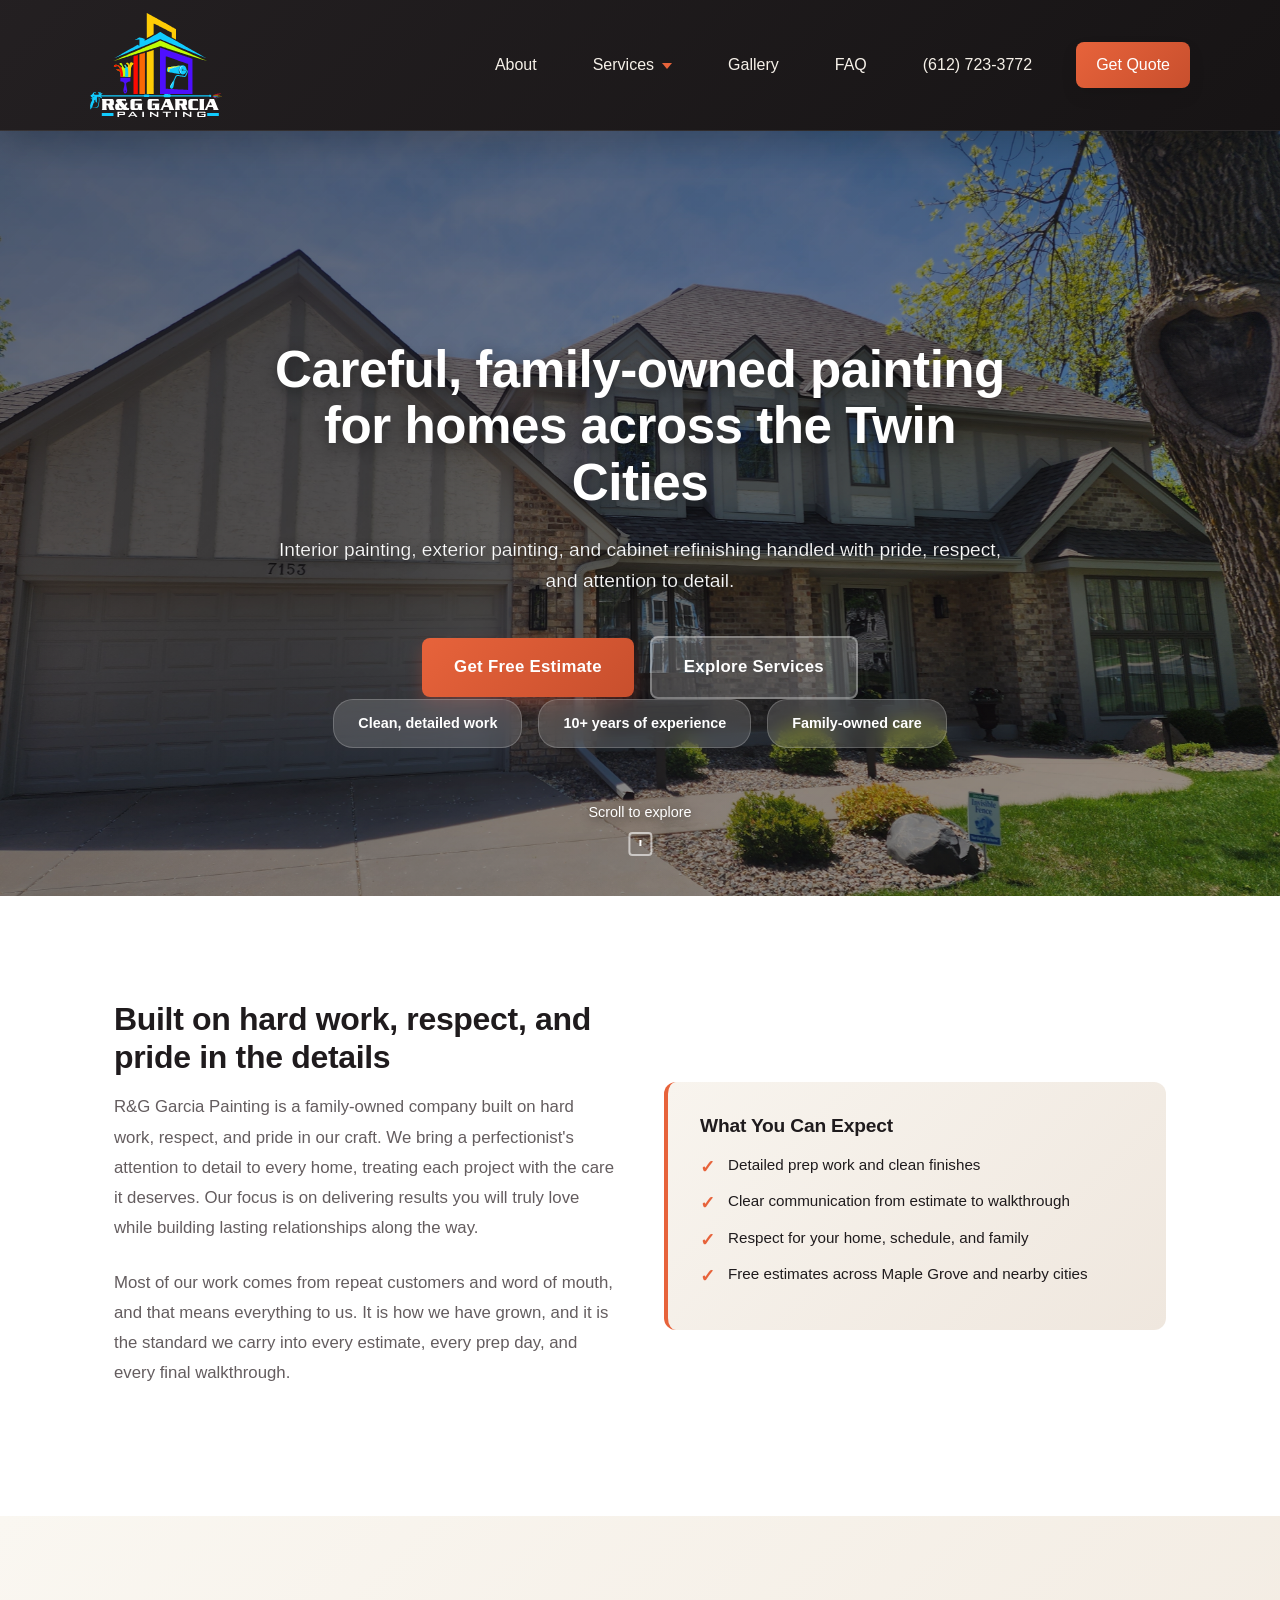
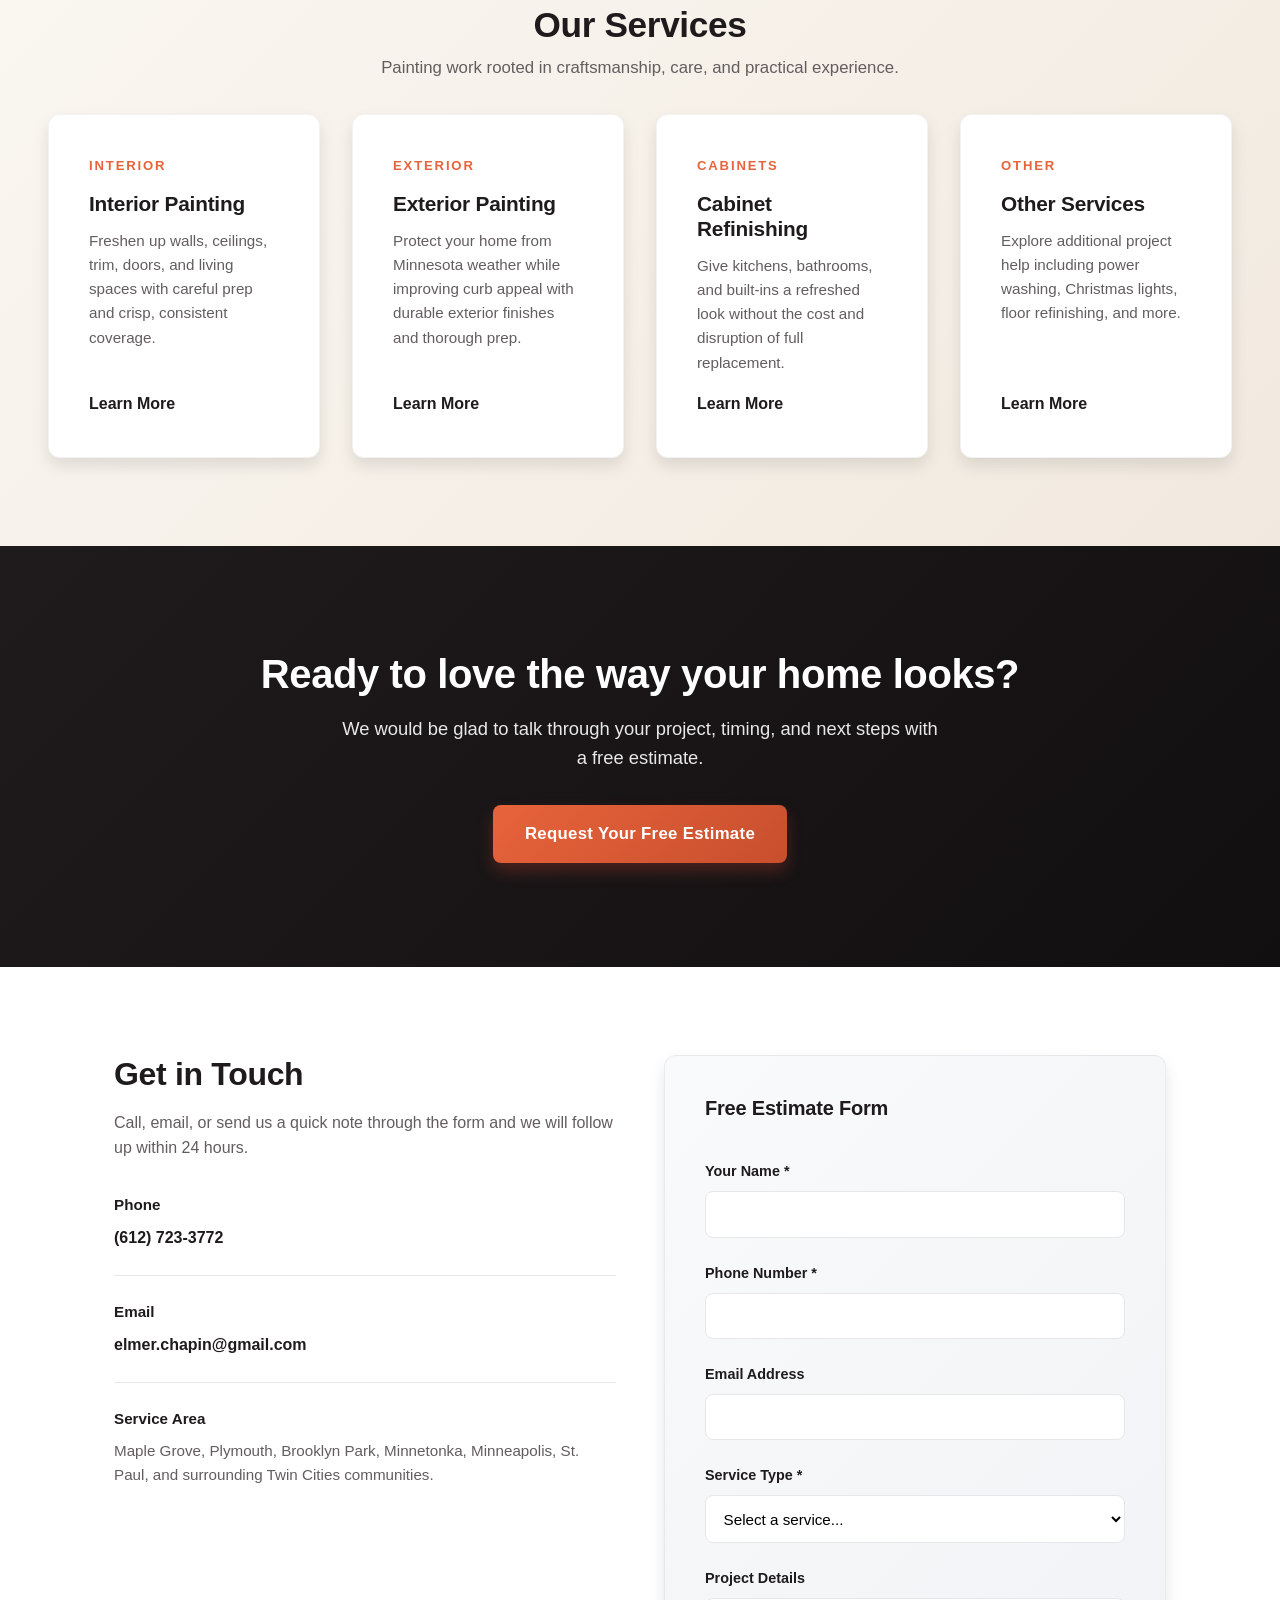
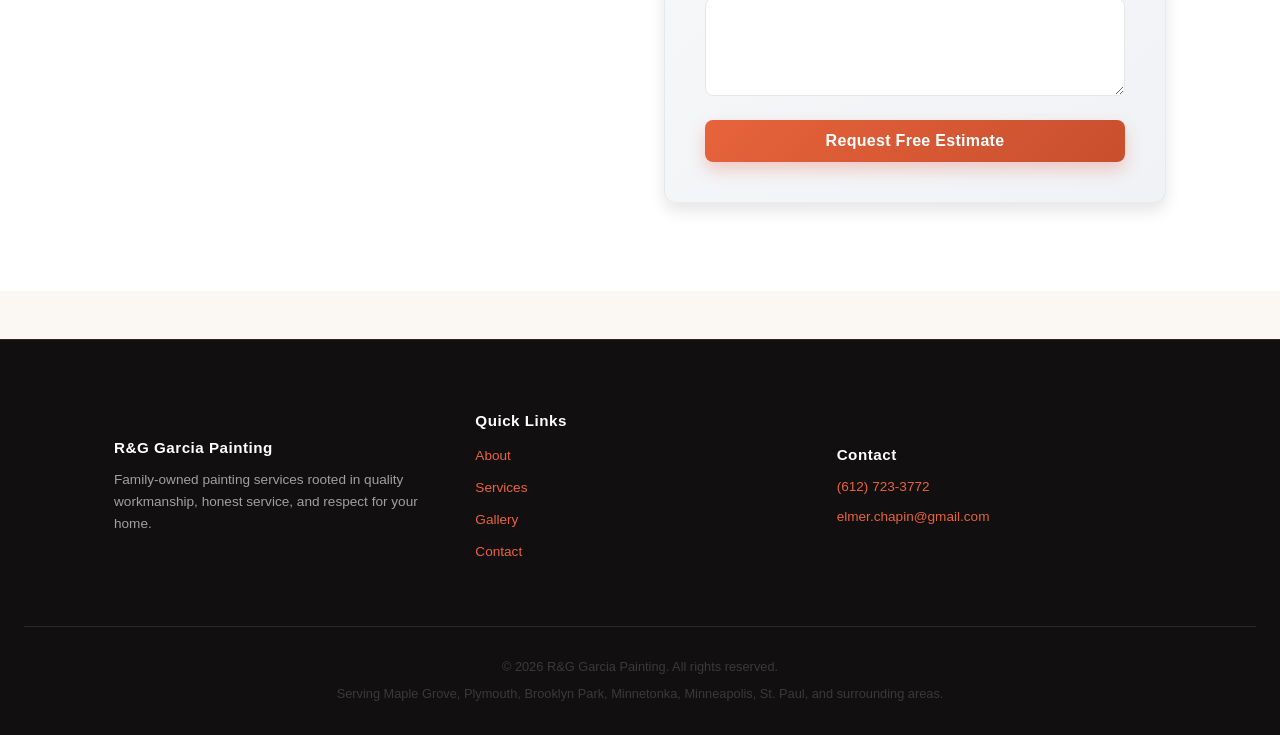
==== index.html @ 58903e8a "change site content, and change to dark theme" ====
<!doctype html>
<html lang="en">
  <head>
    <meta charset="utf-8" />
    <meta name="viewport" content="width=device-width, initial-scale=1" />
    <title>R&amp;G Garcia Painting - Family-Owned Residential Painting in Maple Grove, MN</title>
    <link rel="stylesheet" href="css/styles.css" />
    <link rel="icon" type="image/png" href="assets/logoGPT.png" />
  </head>
  <body>
    <header class="site-header">
      <div class="container header-inner">
        <a class="brand" href="index.html">
          <img src="assets/logoClear.svg" alt="R&amp;G Garcia Painting" class="logo" />
        </a>
        <nav class="nav">
          <a href="about.html">About</a>
          <div class="nav-dropdown">
            <a href="#" class="services-link d-flex align-items-center">
              Services <span class="nav-arrow"></span>
            </a>
            <div class="dropdown-menu">
              <a href="residential-interior.html">Interior Painting</a>
              <a href="residential-exterior.html">Exterior Painting</a>
              <a href="cabinet-refinishing.html">Cabinet Refinishing</a>
              <a href="other-services.html">Other Services</a>
            </div>
          </div>
          <a href="gallery.html">Gallery</a>
          <a href="faq.html">FAQ</a>
          <a href="tel:+1-612-723-3772" class="phone-link">(612) 723-3772</a>
          <a href="#contact" class="cta">Get Quote</a>
        </nav>
        <button class="menu-toggle" aria-label="Open navigation">
          <span></span>
          <span></span>
          <span></span>
        </button>
      </div>
    </header>

    <main>
      <section class="hero" data-parallax-speed="0.5">
        <div class="hero-bg" style="background-image: url('assets/20240508_133147.jpg')"></div>
        <div class="hero-overlay"></div>
        <div class="container hero-inner">
          <div class="hero-content">
            <h1>Careful, family-owned painting for homes across the Twin Cities</h1>
            <p class="hero-subtitle">
              Interior painting, exterior painting, and cabinet refinishing handled with pride, respect, and attention to detail.
            </p>
            <div class="hero-ctas">
              <a href="#contact" class="btn btn-primary btn-lg">Get Free Estimate</a>
              <a href="#services" class="btn btn-secondary btn-lg">Explore Services</a>
            </div>
            <div class="hero-trust">
              <div class="trust-badge">Clean, detailed work</div>
              <div class="trust-badge">10+ years of experience</div>
              <div class="trust-badge">Family-owned care</div>
            </div>
          </div>
        </div>
        <div class="scroll-indicator">
          <span>Scroll to explore</span>
          <div class="scroll-arrow"></div>
        </div>
      </section>

      <section class="about-section" id="about">
        <div class="container about-inner">
          <div class="about-content">
            <h2>Built on hard work, respect, and pride in the details</h2>
            <p>
              R&amp;G Garcia Painting is a family-owned company built on hard work, respect, and pride in our craft. We bring a perfectionist's attention to detail to every home, treating each project with the care it deserves. Our focus is on delivering results you will truly love while building lasting relationships along the way.
            </p>
            <p>
              Most of our work comes from repeat customers and word of mouth, and that means everything to us. It is how we have grown, and it is the standard we carry into every estimate, every prep day, and every final walkthrough.
            </p>
          </div>
          <div class="about-highlight">
            <div class="highlight-box">
              <h3>What You Can Expect</h3>
              <ul class="highlight-list">
                <li>Detailed prep work and clean finishes</li>
                <li>Clear communication from estimate to walkthrough</li>
                <li>Respect for your home, schedule, and family</li>
                <li>Free estimates across Maple Grove and nearby cities</li>
              </ul>
            </div>
          </div>
        </div>
      </section>

      <section class="services-section" id="services">
        <div class="container">
          <h2 class="section-title">Our Services</h2>
          <p class="section-subtitle">Painting work rooted in craftsmanship, care, and practical experience.</p>
          <div class="services-grid">
            <a href="residential-interior.html" class="service-card">
              <div class="service-icon">Interior</div>
              <h3>Interior Painting</h3>
              <p>Freshen up walls, ceilings, trim, doors, and living spaces with careful prep and crisp, consistent coverage.</p>
              <span class="service-link">Learn More</span>
            </a>
            <a href="residential-exterior.html" class="service-card">
              <div class="service-icon">Exterior</div>
              <h3>Exterior Painting</h3>
              <p>Protect your home from Minnesota weather while improving curb appeal with durable exterior finishes and thorough prep.</p>
              <span class="service-link">Learn More</span>
            </a>
            <a href="cabinet-refinishing.html" class="service-card">
              <div class="service-icon">Cabinets</div>
              <h3>Cabinet Refinishing</h3>
              <p>Give kitchens, bathrooms, and built-ins a refreshed look without the cost and disruption of full replacement.</p>
              <span class="service-link">Learn More</span>
            </a>
            <a href="other-services.html" class="service-card">
              <div class="service-icon">Other</div>
              <h3>Other Services</h3>
              <p>Explore additional project help including power washing, Christmas lights, floor refinishing, and more.</p>
              <span class="service-link">Learn More</span>
            </a>
          </div>
        </div>
      </section>

      <section class="cta-section">
        <div class="container cta-inner">
          <h2>Ready to love the way your home looks?</h2>
          <p>We would be glad to talk through your project, timing, and next steps with a free estimate.</p>
          <a href="#contact" class="btn btn-primary btn-lg">Request Your Free Estimate</a>
        </div>
      </section>

      <section class="contact-section" id="contact">
        <div class="container contact-inner">
          <div class="contact-info">
            <h2>Get in Touch</h2>
            <p>Call, email, or send us a quick note through the form and we will follow up within 24 hours.</p>
            <div class="contact-details">
              <div class="contact-item">
                <strong>Phone</strong>
                <a href="tel:+1-612-723-3772">(612) 723-3772</a>
              </div>
              <div class="contact-item">
                <strong>Email</strong>
                <a href="mailto:elmer.chapin@gmail.com">elmer.chapin@gmail.com</a>
              </div>
              <div class="contact-item">
                <strong>Service Area</strong>
                <p>Maple Grove, Plymouth, Brooklyn Park, Minnetonka, Minneapolis, St. Paul, and surrounding Twin Cities communities.</p>
              </div>
            </div>
          </div>

          <form
            class="contact-form"
            action="https://script.google.com/macros/s/AKfycbygFDtH7CHOuAUq2x7Ijoz6MATx8OHdaRNcstTP4B1SesIdyLRfR3WvMhaomRBqqoGwpA/exec"
            method="POST"
          >
            <h3>Free Estimate Form</h3>
            <div class="form-group">
              <label>Your Name *</label>
              <input type="text" name="name" required />
            </div>

            <div class="form-group">
              <label>Phone Number *</label>
              <input type="tel" name="phone" required />
            </div>

            <div class="form-group">
              <label>Email Address</label>
              <input type="email" name="_replyto" />
            </div>

            <div class="form-group">
              <label>Service Type *</label>
              <select name="service" required>
                <option value="">Select a service...</option>
                <option value="Interior Painting">Residential - Interior</option>
                <option value="Exterior Painting">Residential - Exterior</option>
                <option value="Cabinet Refinishing">Cabinet Refinishing</option>
                <option value="Other Services">Other Services / Ask a Question</option>
              </select>
            </div>

            <div class="form-group">
              <label>Project Details</label>
              <textarea name="message" rows="4"></textarea>
            </div>

            <button type="submit" class="btn btn-primary">Request Free Estimate</button>
          </form>
        </div>
      </section>
    </main>

    <footer class="site-footer">
      <div class="container footer-inner">
        <div class="footer-section">
          <h4>R&amp;G Garcia Painting</h4>
          <p>Family-owned painting services rooted in quality workmanship, honest service, and respect for your home.</p>
        </div>
        <div class="footer-section">
          <h4>Quick Links</h4>
          <ul class="footer-links">
            <li><a href="about.html">About</a></li>
            <li><a href="#services">Services</a></li>
            <li><a href="gallery.html">Gallery</a></li>
            <li><a href="#contact">Contact</a></li>
          </ul>
        </div>
        <div class="footer-section">
          <h4>Contact</h4>
          <p><a href="tel:+1-612-723-3772">(612) 723-3772</a></p>
          <p><a href="mailto:elmer.chapin@gmail.com">elmer.chapin@gmail.com</a></p>
        </div>
      </div>
      <div class="footer-bottom">
        <p>&copy; 2026 R&amp;G Garcia Painting. All rights reserved.</p>
        <p>Serving Maple Grove, Plymouth, Brooklyn Park, Minnetonka, Minneapolis, St. Paul, and surrounding areas.</p>
      </div>
    </footer>

    <script src="js/main.js"></script>
  </body>
</html>
---- css/styles.css ----
:root{
  --primary:#1f1b1d;
  --primary-dark:#120f10;
  --primary-light:#3a3437;
  --accent:#e7633b;
  --accent-dark:#c84f2d;
  --accent-light:#f28b67;
  --muted:#f8f4ee;
  --muted-dark:#efe8df;
  --dark:#1f1b1d;
  --gray-light:#645d5f;
  --container-max:1100px;
  --shadow-sm: 0 2px 8px rgba(0, 0, 0, 0.08);
  --shadow-md: 0 8px 16px rgba(0, 0, 0, 0.1);
  --shadow-lg: 0 16px 32px rgba(0, 0, 0, 0.12);
  --transition-fast: 0.15s cubic-bezier(0.4, 0, 0.2, 1);
  --transition-base: 0.3s cubic-bezier(0.4, 0, 0.2, 1);
  --transition-slow: 0.5s cubic-bezier(0.4, 0, 0.2, 1);
}

*{box-sizing:border-box}
/* ===== UTILITIES ===== */
.d-flex { display: flex; }
.align-items-center { align-items: center; }
.justify-content-center { justify-content: center; }

body{
  font-family:'Segoe UI', Roboto, 'Helvetica Neue', sans-serif;
  margin:0;
  color:var(--dark);
  line-height:1.6;
  scroll-behavior:smooth;
  background:#fbf8f3;
}

h1,h2,h3,h4,h5,h6{
  font-weight:700;
  letter-spacing:-0.01em;
  line-height:1.2;
}

h1{font-size:2.8rem;margin:0 0 1rem 0}
h2{font-size:2rem;margin:0 0 0.75rem 0;color:var(--dark)}
h3{font-size:1.25rem;margin:0 0 0.5rem 0}

p{margin:0 0 0.75rem 0;color:#3a3a3a}

.container{max-width:var(--container-max);margin:0 auto;padding:1.5rem}

/* ===== HEADER ===== */
.site-header{
  background:linear-gradient(135deg, rgba(31,27,29,0.98), rgba(18,15,16,0.98));
  border-bottom:1px solid rgba(255,255,255,0.08);
  position:sticky;
  top:0;
  z-index:10;
  box-shadow:0 14px 32px rgba(0,0,0,0.18);
  transition:all var(--transition-base);
  padding:0.75rem 0;
  backdrop-filter:blur(12px);
}

.site-header.scrolled{
  background:linear-gradient(135deg, rgba(31,27,29,0.98), rgba(18,15,16,0.98));
  box-shadow:0 18px 36px rgba(0,0,0,0.24);
  padding:0.05rem 0;
}

.site-header.scrolled .nav{
  gap:.1rem;
}

.header-inner{
  display:flex;
  align-items:center;
  justify-content:space-between;
  gap:2rem;
  padding:0.05rem 0;
}

.brand{
  display:flex;
  align-items:center;
  flex-shrink:0;
}

.logo{
  height:104px;
  width:auto;
  display:block;
  transition:transform var(--transition-fast), height var(--transition-fast);
}

.site-header.scrolled .logo{height:92px}

.nav{
  display:flex;
  gap:2rem;
  align-items:center;
  transition:all var(--transition-base);
  margin-left:auto;
}

.nav a{
  color:#f6f1e9;
  text-decoration:none;
  padding:0.5rem 0.75rem;
  transition:all var(--transition-fast);
  font-weight:500;
  position:relative;
  border-radius:6px;
}

.nav a::after{
  content:'';
  position:absolute;
  bottom:-2px;
  left:0.75rem;
  right:0.75rem;
  height:2px;
  background:linear-gradient(90deg, var(--accent), #f2ca70);
  transform:scaleX(0);
  transition:transform var(--transition-fast);
  transform-origin:right;
  border-radius:1px;
}

.nav a:hover::after{transform:scaleX(1);transform-origin:left}

.nav a:hover{color:#fff}

.nav a.cta{
  background:linear-gradient(135deg, var(--accent), var(--accent-dark));
  color:#fff;
  border-radius:8px;
  padding:0.65rem 1.25rem;
  box-shadow:var(--shadow-md);
  transition:all var(--transition-fast);
}

.nav a.cta:hover{
  transform:translateY(-2px);
  box-shadow:0 12px 24px rgba(231, 99, 59, 0.28);
}

.nav a.cta::after{display:none}

/* ===== DROPDOWN MENU ===== */
/* Container for the whole dropdown group */
.nav-dropdown {
  position: relative;
  display: flex;
  align-items: center;
}

/* The clickable link itself */
.services-link {
  display: flex !important;
  align-items: center;
  gap: 8px; /* This creates the space to the right of the word 'Services' */
  cursor: pointer;
  text-decoration: none;
}

/* THE ARROW: Using a CSS triangle for better browser support */
.nav-arrow {
  width: 0; 
  height: 0; 
  border-left: 5px solid transparent;
  border-right: 5px solid transparent;
  border-top: 6px solid var(--accent); /* Uses your R&G Garcia Red */
  transition: transform var(--transition-base);
  display: inline-block;
  margin-top: 2px; /* Fine-tune vertical alignment */
}

/* Rotate the arrow when hovering over the parent container */
.nav-dropdown:hover .nav-arrow {
  transform: rotate(180deg);
  border-top-color: var(--primary); /* Changes to Blue when open */
}

.dropdown-menu{
  position:absolute;
  top:100%;
  left:0;
  background:rgba(31,27,29,0.98);
  border-radius:8px;
  min-width:200px;
  box-shadow:var(--shadow-lg);
  opacity:0;
  visibility:hidden;
  transform:translateY(-10px);
  transition:all var(--transition-base);
  margin-top:0.5rem;
  z-index:20;
  border:1px solid rgba(255,255,255,0.08);
}

.nav-dropdown:hover .dropdown-menu {
  opacity: 1;
  visibility: visible;
  transform: translateY(0);
}

.dropdown-menu a{
  display:block;
  padding:0.75rem 1rem;
  color:#f6f1e9;
  text-decoration:none;
  font-weight:500;
  transition:all var(--transition-fast);
}

.dropdown-menu a:first-child{
  border-radius:8px 8px 0 0;
}

.dropdown-menu a:last-child{
  border-radius:0 0 8px 8px;
}

.dropdown-menu a:hover{
  background:linear-gradient(135deg, rgba(255,255,255,0.08), rgba(255,255,255,0.02));
  color:#fff;
  padding-left:1.25rem;
}

.phone-link{
  color:#f2ca70;
  text-decoration:none;
  font-weight:600;
  transition:color var(--transition-fast);
  white-space:nowrap;
}

.phone-link:hover{color:#fff}

.menu-toggle{
  display:none;
  background:none;
  border:none;
  cursor:pointer;
  flex-direction:column;
  gap:5px;
  padding:5px;
}

.menu-toggle span{
  width:24px;
  height:2.5px;
  background:#fff;
  transition:all var(--transition-base);
  border-radius:1px;
}

.menu-toggle.active span:nth-child(1){transform:rotate(45deg) translate(8px,8px)}
.menu-toggle.active span:nth-child(2){opacity:0}
.menu-toggle.active span:nth-child(3){transform:rotate(-45deg) translate(8px,-8px)}

/* ===== HERO ===== */
/* Replaced by HERO (NEW) section below for consistency */

/* ===== BUTTONS ===== */
.btn{
  display:inline-block;
  padding:0.75rem 1.5rem;
  border-radius:8px;
  text-decoration:none;
  font-weight:600;
  transition:all var(--transition-fast);
  cursor:pointer;
  border:none;
  font-size:1rem;
  letter-spacing:0.3px;
}

.btn-primary{
  background:linear-gradient(135deg, var(--accent), var(--accent-dark));
  color:#fff;
  box-shadow:0 8px 16px rgba(233, 75, 53, 0.25);
}

.btn-primary:hover{
  transform:translateY(-2px);
  box-shadow:0 12px 24px rgba(233, 75, 53, 0.35);
}

.btn-outline{
  background:transparent;
  border:2px solid rgba(255,255,255,0.3);
  color:#fff;
  margin-left:0.5rem;
  transition:all var(--transition-fast);
}

.btn-outline:hover{
  background:rgba(255,255,255,0.1);
  border-color:#fff;
}

/* ===== SERVICES SECTION ===== */
.services{padding:3.5rem 0}

.services h2{text-align:center;margin-bottom:1rem}

.services .lead{
  color:var(--gray-light);
  font-size:1.05rem;
  text-align:center;
  margin-bottom:2rem;
}

.cards{
  display:grid;
  grid-template-columns:repeat(auto-fit,minmax(280px,1fr));
  gap:2rem;
  margin-top:2rem;
}

.card{
  background:#fff;
  padding:2rem;
  border-radius:12px;
  box-shadow:var(--shadow-md);
  transition:all var(--transition-base);
  opacity:0;
  will-change:transform;
  border:1px solid rgba(0,0,0,0.05);
  position:relative;
  overflow:hidden;
}

.card::before{
  content:'';
  position:absolute;
  top:0;
  left:0;
  right:0;
  height:4px;
  background:linear-gradient(90deg, var(--accent), var(--primary));
  transform:scaleX(0);
  transition:transform var(--transition-base);
  transform-origin:left;
}

.card:hover::before{transform:scaleX(1)}

.card:hover{
  transform:translateY(-6px);
  box-shadow:var(--shadow-lg);
}

.card h3{color:var(--primary);margin-bottom:0.75rem}

.card p{font-size:0.95rem;color:var(--gray-light);margin:0}

.card a{
  display:inline-block;
  margin-top:1rem;
  color:var(--primary);
  text-decoration:none;
  font-weight:600;
  transition:all var(--transition-fast);
}

.card a:hover{color:var(--accent)}

.card.animate-in{animation:slideUp 0.6s ease-out forwards}

/* ===== GALLERY ===== */
.gallery{
  background:linear-gradient(135deg, #f0f4f8, #e8ecf1);
  padding:3.5rem 0;
}

.gallery h2{text-align:center}

.gallery .lead{
  text-align:center;
  color:var(--gray-light);
  margin-bottom:2rem;
}

.grid{
  display:grid;
  grid-template-columns:repeat(auto-fit,minmax(200px,1fr));
  gap:1.5rem;
}

.tile{
  background:transparent;
  border-radius:12px;
  display:flex;
  flex-direction:column;
  opacity:0;
  overflow:hidden;
}

.tile.animate-in{animation:fadeIn 0.6s ease-out forwards}

.tile img{
  width:100%;
  height:200px;
  object-fit:cover;
  border-radius:12px;
  display:block;
  transition:transform var(--transition-base);
  box-shadow:var(--shadow-md);
}

.tile img:hover{transform:scale(1.08)}

.tile figcaption{
  margin-top:1rem;
  text-align:center;
  font-weight:600;
  color:var(--dark);
  font-size:0.95rem;
}

/* ===== ABOUT ===== */
.about{
  padding:3.5rem 0;
  background:#fff;
}

.about p{
  font-size:1.05rem;
  color:var(--gray-light);
  line-height:1.8;
}

/* ===== TESTIMONIALS ===== */
.testimonials{
  padding:3.5rem 0;
  background:linear-gradient(135deg, #f0f4f8, #e8ecf1);
}

.testimonials h2{text-align:center;margin-bottom:2rem}

.carousel{
  position:relative;
  max-width:700px;
  margin:0 auto;
  background:#fff;
  border-radius:12px;
  padding:3rem;
  box-shadow:var(--shadow-lg);
  border:1px solid rgba(0,0,0,0.05);
}

.testimonial-slides{position:relative;min-height:180px}

.testimonial-slide{
  opacity:0;
  position:absolute;
  top:0;
  left:0;
  width:100%;
  transition:opacity var(--transition-slow);
  pointer-events:none;
}

.testimonial-slide.active{opacity:1;pointer-events:auto}

.testimonial-slide p{
  font-style:italic;
  font-size:1.05rem;
  margin:0 0 1rem 0;
  color:var(--dark);
  line-height:1.6;
  position:relative;
  padding-left:1.5rem;
}

.testimonial-slide p::before{
  content:'"';
  position:absolute;
  left:0;
  font-size:2rem;
  color:var(--accent);
  opacity:0.2;
}

.testimonial-slide .author{
  font-weight:700;
  color:var(--primary);
  font-size:0.95rem;
}

.carousel-dots{
  display:flex;
  justify-content:center;
  gap:0.75rem;
  margin-top:1.5rem;
}

.carousel-dot{
  width:12px;
  height:12px;
  border-radius:50%;
  background:rgba(0,0,0,0.15);
  cursor:pointer;
  transition:all var(--transition-fast);
  border:2px solid transparent;
}

.carousel-dot:hover{background:rgba(0,0,0,0.3)}

.carousel-dot.active{
  background:var(--primary);
  width:28px;
  border-radius:6px;
  box-shadow:0 4px 12px rgba(11,91,168,0.3);
}

/* ===== CONTACT ===== */
.contact{
  padding:3.5rem 0;
  background:linear-gradient(135deg, #fafbfc, #f0f2f5);
}

.contact-inner{
  display:grid;
  grid-template-columns:1fr 420px;
  gap:3rem;
  align-items:start;
}

.contact h2{color:var(--dark)}

.contact-list{
  list-style:none;
  padding:0;
  margin:0 0 1.5rem 0;
}

.contact-list li{
  margin:1rem 0;
  padding-left:1.5rem;
  position:relative;
  font-size:1rem;
  line-height:1.6;
}

.contact-list li::before{
  content:'✓';
  position:absolute;
  left:0;
  color:var(--accent);
  font-weight:bold;
}

.contact-list a{color:var(--accent);text-decoration:none;font-weight:600}
.contact-list a:hover{text-decoration:underline;color:var(--accent-dark)}

.contact-form{
  background:#fff;
  padding:2rem;
  border-radius:12px;
  display:flex;
  flex-direction:column;
  gap:1rem;
  box-shadow:var(--shadow-md);
  border:1px solid rgba(0,0,0,0.05);
}

.contact-form label{
  display:flex;
  flex-direction:column;
  font-size:0.9rem;
  font-weight:600;
  color:var(--dark);
  margin-bottom:0.25rem;
}

.contact-form input,
.contact-form textarea,
.contact-form select{
  padding:0.85rem;
  border-radius:8px;
  border:1.5px solid #e5e7eb;
  font-family:inherit;
  font-size:0.95rem;
  transition:all var(--transition-fast);
  background:#f9fafb;
}

.contact-form input:focus,
.contact-form textarea:focus,
.contact-form select:focus{
  outline:none;
  border-color:var(--primary);
  background:#fff;
  box-shadow:0 0 0 3px rgba(11,91,168,0.1);
}

.contact-form input.error,
.contact-form textarea.error{
  border-color:#ef4444;
  background:rgba(239,68,68,0.05);
}

.form-success{
  background:linear-gradient(135deg, #10b981, #059669);
  color:#fff;
  padding:1rem;
  border-radius:8px;
  text-align:center;
  font-weight:600;
  animation:slideUp 0.4s ease-out;
}

/* ===== FOOTER ===== */
.site-footer{
  background:#1a1a1a;
  border-top:1px solid rgba(255,255,255,0.1);
  padding:1.5rem 0;
  margin-top:3rem;
  color:#c7c7c7;
}

.footer-inner{
  display:flex;
  justify-content:space-between;
  align-items:center;
}

.phone-link{color:var(--accent);text-decoration:none;font-weight:600;transition:color var(--transition-fast)}
.phone-link:hover{color:var(--accent-dark)}

/* ===== LIGHTBOX ===== */
.lightbox{
  position:fixed;
  inset:0;
  display:flex;
  align-items:center;
  justify-content:center;
  background:rgba(0,0,0,0.8);
  opacity:0;
  pointer-events:none;
  transition:opacity var(--transition-base);
  z-index:50;
}

.lightbox.open{opacity:1;pointer-events:auto}

.lightbox-inner {
  position: relative;
  max-width: 90vw;
  max-height: 85vh; /* Reduced height to ensure it never touches the screen edges */
  display: flex;
  align-items: center;
  justify-content: center;
  animation: zoomIn 0.3s ease-out;
}

.lightbox-inner img {
  max-width: 70%;
  max-height: 70%;
  width: auto;  /* Forces the image to scale proportionally */
  height: auto; /* Forces the image to scale proportionally */
  object-fit: contain; /* Ensures the whole image is visible within the box */
  display: block;
  border-radius: 8px;
  box-shadow: 0 20px 50px rgba(0,0,0,0.5);
}

/* Navigation Arrows */
.lightbox-nav {
  position: absolute;
  top: 50%;
  transform: translateY(-50%);
  background: rgba(0, 0, 0, 0.4);
  color: #fff;
  border: none;
  width: 50px;
  height: 80px;
  font-size: 2rem;
  cursor: pointer;
  z-index: 70;
  transition: background var(--transition-fast);
  display: flex;
  align-items: center;
  justify-content: center;
}

.lightbox-nav:hover { background: rgba(0, 0, 0, 0.8); }
.lightbox-nav.prev { left: 0; border-radius: 0 8px 8px 0; }
.lightbox-nav.next { right: 0; border-radius: 8px 0 0 8px; }

/* Updated Close Button */
.lightbox .close {
  position: absolute;
  top: 10px;
  right: 10px;
  background: rgba(0, 0, 0, 0.4);
  border: none;
  width: 40px;
  height: 40px;
  color: #fff;
  font-size: 1.5rem;
  cursor: pointer;
  z-index: 80;
  display: flex;
  align-items: center;
  justify-content: center;
  transition: background var(--transition-fast);
}

.lightbox .close:hover { background: rgba(233, 75, 53, 0.9); } /* Highlight in your accent red */

/* ===== MOBILE LIGHTBOX OPTIMIZATIONS ===== */
@media (max-width: 600px) {
  .lightbox-inner img {
    max-width: 100%;
    max-height: 100%;
    width: auto;  /* Forces the image to scale proportionally */
    height: auto; /* Forces the image to scale proportionally */
    object-fit: contain; /* Ensures the whole image is visible within the box */
    display: block;
  }
}

/* ===== HERO SECTION ===== */
.hero{
  position:relative;
  min-height:85vh;
  display:flex;
  align-items:center;
  justify-content:center;
  overflow:hidden;
  padding:8rem 1.5rem 4rem;
}

.hero-bg{
  position:absolute;
  inset:0;
  background-size:cover;
  background-position:center;
  background-attachment:fixed;
  z-index:0;
  will-change:transform;
}

.hero-bg--exterior{
  background-position:center 54%;
}

.hero-overlay{
  position:absolute;
  inset:0;
  background:linear-gradient(135deg, rgba(18,15,16,0.58), rgba(18,15,16,0.34));
  z-index:1;
  mix-blend-mode:normal;
}

.hero-inner{
  position:relative;
  z-index:2;
  max-width:800px;
  text-align:center;
  color:#fff;
}

.hero-content {
  width: 100%;
  display: flex;
  flex-direction: column;
  align-items: center;
  text-align: center;
}

.hero-content h1 {
  font-size: 3.2rem;
  line-height: 1.1;
  margin: 0 auto 1.5rem auto; /* Added auto margins to the sides */
  text-shadow: 0 4px 16px rgba(0,0,0,0.5);
  animation: slideUp 0.8s ease-out;
  max-width: 900px; /* Adjust this if the line breaks look weird */
}

.hero-subtitle{
  font-size:1.2rem;
  opacity:1;
  margin:0 0 2.5rem 0;
  text-shadow:0 3px 12px rgba(0,0,0,0.4);
  color:#fff;
  -webkit-text-stroke:0.5px rgba(0,0,0,0.3);
  animation:slideUp 0.8s ease-out 0.1s backwards;
}

.btn-lg{padding:1rem 2rem;font-size:1.05rem}

.hero-ctas, .hero-trust {
  display: flex;
  gap: 1rem;
  justify-content: center; /* This is the key for centering the row of buttons */
  align-items: center;
  flex-wrap: wrap;
  margin-left: auto;
  margin-right: auto;
}

.trust-badge{
  background:rgba(255,255,255,0.15);
  color:#fff;
  padding:0.75rem 1.5rem;
  border-radius:20px;
  font-size:0.9rem;
  font-weight:600;
  backdrop-filter:blur(10px);
  border:1px solid rgba(255,255,255,0.2);
  transition:all var(--transition-base);
}

.trust-badge:hover{
  background:rgba(255,255,255,0.25);
  transform:translateY(-2px);
}

.scroll-indicator{
  position:absolute;
  bottom:2rem;
  left:50%;
  transform:translateX(-50%);
  z-index:2;
  text-align:center;
  color:#fff;
  font-size:0.9rem;
  animation:bounce 2s infinite;
  text-shadow:0 2px 8px rgba(0,0,0,0.5);
}

.scroll-arrow{
  width:24px;
  height:24px;
  border:2px solid rgba(255,255,255,0.6);
  border-radius:4px;
  margin:0.5rem auto;
  position:relative;
}

.scroll-arrow::before{
  content:'';
  position:absolute;
  top:6px;
  left:50%;
  transform:translateX(-50%);
  width:2px;
  height:6px;
  background:#fff;
  animation:scrollBounce 1.5s infinite;
}

/* ===== ABOUT SECTION ===== */
.about-section{
  padding:5rem 1.5rem;
  background:#fff;
}

.about-inner{
  max-width:1100px;
  margin:0 auto;
  display:grid;
  grid-template-columns:1fr 1fr;
  gap:3rem;
  align-items:center;
}

.about-content h2{
  color:var(--primary);
  margin-bottom:1rem;
}

.about-content p{
  font-size:1.05rem;
  color:var(--gray-light);
  line-height:1.8;
  margin-bottom:1.5rem;
}

.about-stats{
  display:grid;
  grid-template-columns:1fr 1fr;
  gap:2rem;
  margin-top:2rem;
}

.stat{
  text-align:center;
  opacity:0;
  animation:slideUp 0.6s ease-out forwards;
}

.stat:nth-child(2){animation-delay:0.1s}
.stat:nth-child(3){animation-delay:0.2s}
.stat:nth-child(4){animation-delay:0.3s}

.stat-number{
  font-size:2.5rem;
  font-weight:700;
  color:var(--primary);
  line-height:1;
}

.stat-label{
  font-size:0.95rem;
  color:var(--gray-light);
  margin-top:0.5rem;
}

.about-highlight{
  background:linear-gradient(135deg, #f8f4ee, #efe7de);
  padding:2rem;
  border-radius:12px;
  border-left:4px solid var(--accent);
}

.highlight-box h3{
  color:var(--primary);
  margin-bottom:1rem;
  font-size:1.2rem;
}

.highlight-list{
  list-style:none;
  padding:0;
  margin:0;
}

.highlight-list li{
  margin:0.75rem 0;
  color:var(--dark);
  font-size:0.95rem;
  padding-left:1.75rem;
  position:relative;
}

.highlight-list li::before{
  content:'✓';
  position:absolute;
  left:0;
  color:var(--accent);
  font-weight:bold;
  font-size:1.1rem;
}

/* ===== LAYOUT UTILITIES ===== */
.grid-2-col {
  display: grid;
  grid-template-columns: 1fr 1fr;
  gap: 3rem;
  align-items: center;
}

.bg-light-gradient {
  background: linear-gradient(135deg, #f9fafb, #f0f2f5);
}

/* ===== SERVICES SECTION ===== */
.services-section{
  padding:4rem 1.5rem;
  background:linear-gradient(135deg, #faf7f1, #f1e9df);
}

.section-title{
  text-align:center;
  color:var(--primary);
  font-size:2.2rem;
  margin:0 0 0.5rem 0;
}

.section-subtitle{
  text-align:center;
  color:var(--gray-light);
  font-size:1.05rem;
  margin:0 0 2rem 0;
}

.services-section .container{
  max-width:1240px;
}

.services-grid{
  display:grid;
  grid-template-columns:repeat(auto-fit, minmax(250px, 1fr));
  gap:2rem;
  max-width:100%;
  margin:0 auto;
}

.service-card{
  background:#fff;
  padding:2.5rem;
  border-radius:12px;
  box-shadow:var(--shadow-md);
  text-decoration:none;
  color:inherit;
  transition:all var(--transition-base);
  border:1px solid rgba(0,0,0,0.05);
  display:flex;
  flex-direction:column;
  opacity:0;
  animation:slideUp 0.6s ease-out forwards;
  position:relative;
  overflow:hidden;
}

.service-card:nth-child(1){animation-delay:0s}
.service-card:nth-child(2){animation-delay:0.15s}
.service-card:nth-child(3){animation-delay:0.3s}
.service-card:nth-child(4){animation-delay:0.45s}

.service-card::before{
  content:'';
  position:absolute;
  top:0;
  left:0;
  right:0;
  height:4px;
  background:linear-gradient(90deg, var(--accent), var(--primary));
  transform:scaleX(0);
  transition:transform var(--transition-base);
  transform-origin:left;
}

.service-card:hover::before{transform:scaleX(1)}

.service-card:hover{
  transform:translateY(-8px);
  box-shadow:var(--shadow-lg);
}

.service-icon{
  font-size:0.82rem;
  letter-spacing:0.14em;
  text-transform:uppercase;
  font-weight:700;
  color:var(--accent);
  margin-bottom:1rem;
}

.service-card h3{
  color:var(--primary);
  margin-bottom:0.75rem;
  font-size:1.3rem;
}

.service-card p{
  flex-grow:1;
  margin:0 0 1rem 0;
  color:var(--gray-light);
  font-size:0.95rem;
}

.service-link{
  color:var(--primary);
  font-weight:600;
  transition:color var(--transition-fast);
}

.service-card:hover .service-link{color:var(--accent)}

.services-note{
  max-width:1100px;
  margin:2rem auto 0;
  padding:2rem;
  border-radius:16px;
  background:linear-gradient(135deg, var(--primary), var(--primary-dark));
  box-shadow:var(--shadow-lg);
}

.services-note h3{
  color:#fff;
  margin-bottom:0.75rem;
}

.services-note p{
  color:rgba(255,255,255,0.84);
  margin-bottom:1.25rem;
}

.services-note ul{
  list-style:none;
  padding:0;
  margin:0;
  display:flex;
  flex-wrap:wrap;
  gap:0.85rem;
}

.services-note li{
  padding:0.7rem 1rem;
  border-radius:999px;
  background:rgba(255,255,255,0.08);
  color:#fff;
  font-weight:600;
  font-size:0.92rem;
}

/* ===== GALLERY SECTION ===== */
.gallery-section{
  padding:4rem 1.5rem;
  background:#fff;
}

.gallery-section .container{
  max-width:min(1600px, calc(100vw - 3rem));
}

.gallery-grid.masonry-layout {
  columns: 320px;
  column-gap: 1.5rem;
  max-width: none;
  margin: 0 auto;
  display: block; /* Masonry uses column-count, not display:grid */
}

.gallery-item {
  break-inside: avoid; /* Prevents an image from splitting between columns */
  margin-bottom: 1.5rem;
  position: relative;
  border-radius: 12px;
  overflow: hidden;
  box-shadow: var(--shadow-md);
  cursor: zoom-in;
  opacity: 0;
  animation: fadeIn 0.6s ease-out forwards;
  transition: all var(--transition-base);
}

.gallery-item:nth-child(1){animation-delay:0s}
.gallery-item:nth-child(2){animation-delay:0.12s}
.gallery-item:nth-child(3){animation-delay:0.24s}
.gallery-item:nth-child(4){animation-delay:0.36s}

.gallery-item img {
  width: 100%;
  height: auto; /* Vital for masonry: allows natural image proportions */
  display: block;
  transition: transform 0.4s ease-out;
}

.gallery-overlay{
  position:absolute;
  inset:0;
  background:linear-gradient(180deg, rgba(18,15,16,0.04), rgba(18,15,16,0.28));
  opacity:0;
  transition:opacity var(--transition-base);
}

.gallery-item:hover img{transform:scale(1.08)}

.gallery-overlay span{
  color:#fff;
  font-weight:700;
  font-size:1.1rem;
  text-transform: uppercase; /* Aligns with 90s fashion branding */
  text-shadow:0 2px 10px rgba(0,0,0,0.3);
  -webkit-text-stroke: 1px rgba(0,0,0,0.1); /* Softened the stroke */
  letter-spacing:1px;
}

.gallery-item:hover .gallery-overlay{opacity:1}

.gallery-overlay span{
  color:#fff;
  font-weight:700;
  font-size:1.1rem;
  text-shadow:0 3px 8px rgba(0,0,0,0.4);
  -webkit-text-stroke:2px #000;
  letter-spacing:0.5px;
}

/* Masonry Layout */
.masonry-layout {
  column-count: auto;
  column-width: 320px;
  column-gap: 1.5rem;
}

.masonry-layout .gallery-item {
  display: inline-block; /* Required for column-count to work properly */
  width: 100%;
  margin-bottom: 1.5rem;
  break-inside: avoid;
}

/* Responsive Masonry */
@media (max-width: 900px) {
  .masonry-layout { column-count: 2; }
}
@media (max-width: 600px) {
  .masonry-layout { column-count: 1; }
}

/* Filtering Animation */
.gallery-item.hide {
  display: none;
}
.gallery-item.show {
  animation: fadeIn 0.4s ease-in;
}

/* ===== TESTIMONIALS SECTION ===== */
.testimonials-section{
  padding:4rem 1.5rem;
  background:linear-gradient(135deg, #f9fafb, #f0f2f5);
}

.testimonials-carousel{
  max-width:800px;
  margin:0 auto;
  background:#fff;
  border-radius:12px;
  padding:3rem;
  box-shadow:var(--shadow-lg);
  border:1px solid rgba(0,0,0,0.05);
}

.testimonials-track{
  position:relative;
  min-height:200px;
  margin-bottom:1.5rem;
}

.testimonial-card{
  opacity:0;
  position:absolute;
  inset:0;
  transition:opacity var(--transition-slow);
  pointer-events:none;
}

.testimonial-card.active{
  opacity:1;
  pointer-events:auto;
  position:relative;
}

.stars{
  font-size:1rem;
  margin-bottom:1rem;
  letter-spacing:0.2rem;
}

.testimonial-text{
  font-style:italic;
  font-size:1.05rem;
  color:var(--dark);
  margin:0 0 1.5rem 0;
  line-height:1.7;
  position:relative;
  padding-left:2rem;
}

.testimonial-text::before{
  content:'"';
  position:absolute;
  left:0;
  top:-0.5rem;
  font-size:2.5rem;
  color:var(--accent);
  opacity:0.15;
}

.testimonial-author strong{
  color:var(--primary);
  display:block;
  font-size:0.95rem;
}

.testimonial-author span{
  color:var(--gray-light);
  font-size:0.85rem;
}

.testimonials-dots{
  display:flex;
  justify-content:center;
  gap:0.75rem;
}

.dot{
  width:12px;
  height:12px;
  border-radius:50%;
  background:rgba(0,0,0,0.15);
  cursor:pointer;
  transition:all var(--transition-fast);
  border:2px solid transparent;
}

.dot:hover{background:rgba(0,0,0,0.3)}

.dot.active{
  background:var(--primary);
  width:28px;
  border-radius:6px;
  box-shadow:0 4px 12px rgba(11,91,168,0.3);
}

/* ===== FAQ SECTION ===== */
.faq-section{
  padding:4rem 1.5rem;
  background:#fff;
}

.faq-container{
  max-width:800px;
  margin:0 auto;
}

.faq-item{
  border-bottom:1px solid #e5e7eb;
  margin-bottom:1rem;
}

.faq-question{
  width:100%;
  display:flex;
  justify-content:space-between;
  align-items:center;
  padding:1.5rem 0;
  background:none;
  border:none;
  text-align:left;
  cursor:pointer;
  color:var(--primary);
  font-weight:700;
  font-size:1.15rem;
  transition:color var(--transition-fast);
}

.faq-question:hover{color:var(--accent)}

.faq-icon{
  font-size:1.2rem;
  transition:transform var(--transition-base);
}

.faq-item.active .faq-icon{transform:rotate(180deg)}

.faq-answer{
  max-height:0;
  overflow:hidden;
  transition:all var(--transition-base);
}

.faq-item.active .faq-answer{
  max-height:520px;
  padding-bottom:1.5rem;
}

.faq-answer p{
  color:var(--gray-light);
  margin:0;
  font-size:0.95rem;
  line-height:1.6;
}

/* ===== CTA SECTION ===== */
.cta-section{
  padding:5rem 1.5rem;
  background:linear-gradient(135deg, var(--primary) 0%, var(--primary-dark) 100%);
  color:#fff;
  text-align:center;
}

.cta-inner h2{
  color:#fff;
  font-size:2.5rem;
  margin:0 0 1rem 0;
}

.cta-inner p{
  color:rgba(255,255,255,0.9);
  font-size:1.15rem;
  margin:0 0 2rem 0;
  max-width:600px;
  margin-left:auto;
  margin-right:auto;
}

.btn-secondary{
  background:rgba(255,255,255,0.2);
  color:#fff;
  border:2px solid rgba(255,255,255,0.3);
  transition:all var(--transition-fast);
}

.btn-secondary:hover{
  background:rgba(255,255,255,0.3);
  border-color:#fff;
  transform:translateY(-2px);
}

/* ===== CONTACT SECTION ===== */
.contact-section{
  padding:4rem 1.5rem;
  background:#fff;
}

.contact-inner{
  max-width:1100px;
  margin:0 auto;
  display:grid;
  grid-template-columns:1fr 1fr;
  gap:3rem;
  align-items:start;
}

.contact-info h2{
  color:var(--primary);
  margin-bottom:1rem;
}

.contact-info > p{
  color:var(--gray-light);
  margin-bottom:2rem;
}

.contact-details{
  display:flex;
  flex-direction:column;
  gap:1.5rem;
}

.contact-item{
  padding-bottom:1.5rem;
  border-bottom:1px solid #e5e7eb;
}

.contact-item:last-child{border:none}

.contact-item strong{
  color:var(--primary);
  display:block;
  margin-bottom:0.5rem;
  font-size:0.95rem;
}

.contact-item a{
  color:var(--primary);
  text-decoration:none;
  font-weight:600;
  transition:color var(--transition-fast);
}

.contact-item a:hover{color:var(--accent)}

.contact-item p{
  margin:0;
  color:var(--gray-light);
  font-size:0.95rem;
}

.contact-note{
  display:block;
  margin-top:0.35rem;
  color:var(--gray-light);
  font-size:0.85rem;
  line-height:1.6;
}

.contact-form{
  background:linear-gradient(135deg, #f9fafb, #f0f2f5);
  padding:2.5rem;
  border-radius:12px;
  display:flex;
  flex-direction:column;
  gap:1.5rem;
  border:1px solid rgba(0,0,0,0.05);
}

.contact-form h3{
  color:var(--primary);
  margin:0 0 1rem 0;
}

.form-group{
  display:flex;
  flex-direction:column;
}

.form-group label{
  font-size:0.9rem;
  font-weight:600;
  color:var(--dark);
  margin-bottom:0.5rem;
}

.form-group input,
.form-group select,
.form-group textarea{
  padding:0.85rem;
  border-radius:8px;
  border:1.5px solid #e5e7eb;
  font-family:inherit;
  font-size:0.95rem;
  transition:all var(--transition-fast);
  background:#fff;
}

.form-group input:focus,
.form-group select:focus,
.form-group textarea:focus{
  outline:none;
  border-color:var(--primary);
  box-shadow:0 0 0 3px rgba(11,91,168,0.1);
}

.form-group input.error,
.form-group textarea.error{
  border-color:#ef4444;
  background:rgba(239,68,68,0.05);
}

/* ===== FOOTER ===== */
.site-footer{
  background:#120f10;
  border-top:1px solid rgba(255,255,255,0.1);
  padding:3rem 1.5rem 1.5rem;
  color:#c7c7c7;
}

.footer-inner{
  max-width:1100px;
  margin:0 auto;
  display:grid;
  grid-template-columns:repeat(3, 1fr);
  gap:2rem;
  margin-bottom:2rem;
}

.footer-section h4{
  color:#fff;
  margin:0 0 0.75rem 0;
  font-size:0.95rem;
  letter-spacing:0.5px;
}

.footer-section p{
  font-size:0.85rem;
  line-height:1.6;
  margin:0.5rem 0;
  color:#a0a0a0;
}

.footer-section a{
  color:var(--accent);
  text-decoration:none;
  transition:color var(--transition-fast);
}

.footer-section a:hover{
  color:var(--accent-light);
}

.footer-links{
  list-style:none;
  padding:0;
  margin:0;
}

.footer-links li{
  margin:0.4rem 0;
}

.footer-links a{
  color:var(--accent);
  text-decoration:none;
  font-size:0.85rem;
  transition:color var(--transition-fast);
}

.footer-links a:hover{
  color:var(--accent-light);
}

.footer-bottom{
  text-align:center;
  padding-top:1.5rem;
  border-top:1px solid rgba(255,255,255,0.1);
  font-size:0.8rem;
  color:#8d8586;
}

.footer-bottom p{
  margin:0.4rem 0;
}

/* ===== RESPONSIVE ===== */
@media(max-width:900px){
  h1{font-size:2.2rem}
  h2{font-size:1.6rem}
  .section-title{font-size:1.8rem}
  
  .hero{padding:5rem 1.5rem 3rem;min-height:auto}
  .hero-content h1{font-size:2rem}
  .hero-subtitle{font-size:1rem}
  .hero-ctas{gap:0.75rem}
  .btn-lg{padding:0.75rem 1.5rem;font-size:0.95rem}
  .hero-trust{gap:1rem;font-size:0.8rem}
  .trust-badge{padding:0.5rem 1rem;font-size:0.8rem}
  .scroll-indicator{display:none}
  
  .about-inner{grid-template-columns:1fr;gap:2rem}
  .grid-2-col{grid-template-columns:1fr}
  .about-stats{grid-template-columns:1fr 1fr}
  
  .services-grid{grid-template-columns:1fr;gap:1.5rem}
  .service-card{padding:1.5rem}
  
  .gallery-grid.masonry-layout {
    columns: 2; /* 2 columns for tablets */
    column-gap: 1rem;
  }
  
  .gallery-item {
    margin-bottom: 1rem;
  }

  .gallery-item img {
    height: auto;
  }
  
  .faq-grid{grid-template-columns:1fr}
  
  .contact-inner{grid-template-columns:1fr}
  .contact-form{padding:1.5rem;gap:1rem}
  
  .footer-inner{grid-template-columns:1fr;gap:1.5rem;text-align:center}
  .footer-links a{display:inline;margin:0 0.75rem}
  
  .nav{gap:1rem}
  .menu-toggle{display:flex}
  
  .header-inner{gap:1rem;justify-content:space-between}
  
  .nav {
    position: absolute;
    top: 100%;
    left: 0;
    right: 0;
    display: flex;
    flex-direction: column;
    background: linear-gradient(135deg, rgba(31,27,29,0.99), rgba(18,15,16,0.99));
    border-bottom: 1px solid rgba(255,255,255,0.08);
    padding: 0 1.5rem; /* Matches your container padding */
    gap: 0;
    max-height: 0;
    overflow: hidden;
    transition: var(--transition-base);
    margin-left: 0;
    z-index: 100;
  }

  .nav.open {
    max-height: 100vh; /* Allows room for expanded dropdowns */
    padding-bottom: 1.5rem;
  }

  /* Force the Services link to look like a standard top-level menu item */
  .nav-dropdown {
    display: flex;
    flex-direction: column;
    align-items: center; /* Centers the Services link and the sub-menu */
    width: 100%;
  }

  .services-link {
    width: auto; /* Changed from 100% to let it sit naturally in the center */
    display: inline-flex !important;
    justify-content: center; 
    align-items: center;
    gap: 8px;
    padding: 0.75rem 0;
    border-bottom: none; /* Removed border to match "About" and "Gallery" */
  }

  /* THE ACCORDION LOGIC */
  .dropdown-menu {
    position: static;
    display: block; /* Overrides desktop absolute positioning */
    max-height: 0; /* Hidden by default */
    overflow: hidden;
    visibility: visible;
    opacity: 1;
    transform: none;
    background: rgba(255,255,255,0.05);
    box-shadow: none;
    margin-top: 0;
    border: none;
    text-align: center;
    width: 100%;
    transition: max-height var(--transition-base);
    padding: 0;
  }

  /* When JS toggles the 'active' class on the parent */
  .nav-dropdown.active .dropdown-menu {
    max-height: 400px; /* Large enough to fit all service links */
    padding: 0.5rem 0;
    margin-bottom: 0.5rem;
  }

  /* Rotate arrow on mobile when active */
  .nav-dropdown.active .nav-arrow {
    transform: rotate(180deg);
  }

  .dropdown-menu a {
    padding: 0.6rem 0;
    justify-content: center;
    display: flex;
  }

  .logo{height:84px}

  .site-header.scrolled .logo{height:78px}

  .services-note ul{
    flex-direction:column;
    gap:0.65rem;
  }
}

@media(min-width:1200px){
  .hero-bg--exterior{
    background-size:92% auto;
    background-repeat:no-repeat;
    background-color:var(--primary-dark);
  }
}

@media(max-width:600px){
  .gallery-grid.masonry-layout {
    columns: 1; /* Single column for phones */
  }
}

/* ===== SCROLL REVEAL ANIMATIONS ===== */
.about-section,
.services-section,
.gallery-section,
.testimonials-section,
.faq-section,
.cta-section{
  opacity:0;
  animation:fadeIn 0.8s ease-out forwards;
}

.services-section{animation-delay:0.1s}
.gallery-section{animation-delay:0.1s}
.testimonials-section{animation-delay:0.1s}
.faq-section{animation-delay:0.1s}

/* ===== ANIMATIONS ===== */
@keyframes slideUp{
  from{opacity:0;transform:translateY(24px)}
  to{opacity:1;transform:translateY(0)}
}

@keyframes fadeIn{
  from{opacity:0}
  to{opacity:1}
}

@keyframes zoomIn{
  from{opacity:0;transform:scale(0.95)}
  to{opacity:1;transform:scale(1)}
}

@keyframes bounce{
  0%, 100%{transform:translateX(-50%) translateY(0)}
  50%{transform:translateX(-50%) translateY(-10px)}
}

@keyframes scrollBounce{
  0%{opacity:0;transform:translateY(0)}
  50%{opacity:1}
  100%{opacity:0;transform:translateY(8px)}
}

.contact-form .form-success {
    grid-column: 1 / -1; 
    width: 100%;
    margin-top: 1.5rem;
    box-sizing: border-box;
    display: block;
    clear: both;
}

.contact-form {
    height: auto !important;
    overflow: visible;
}
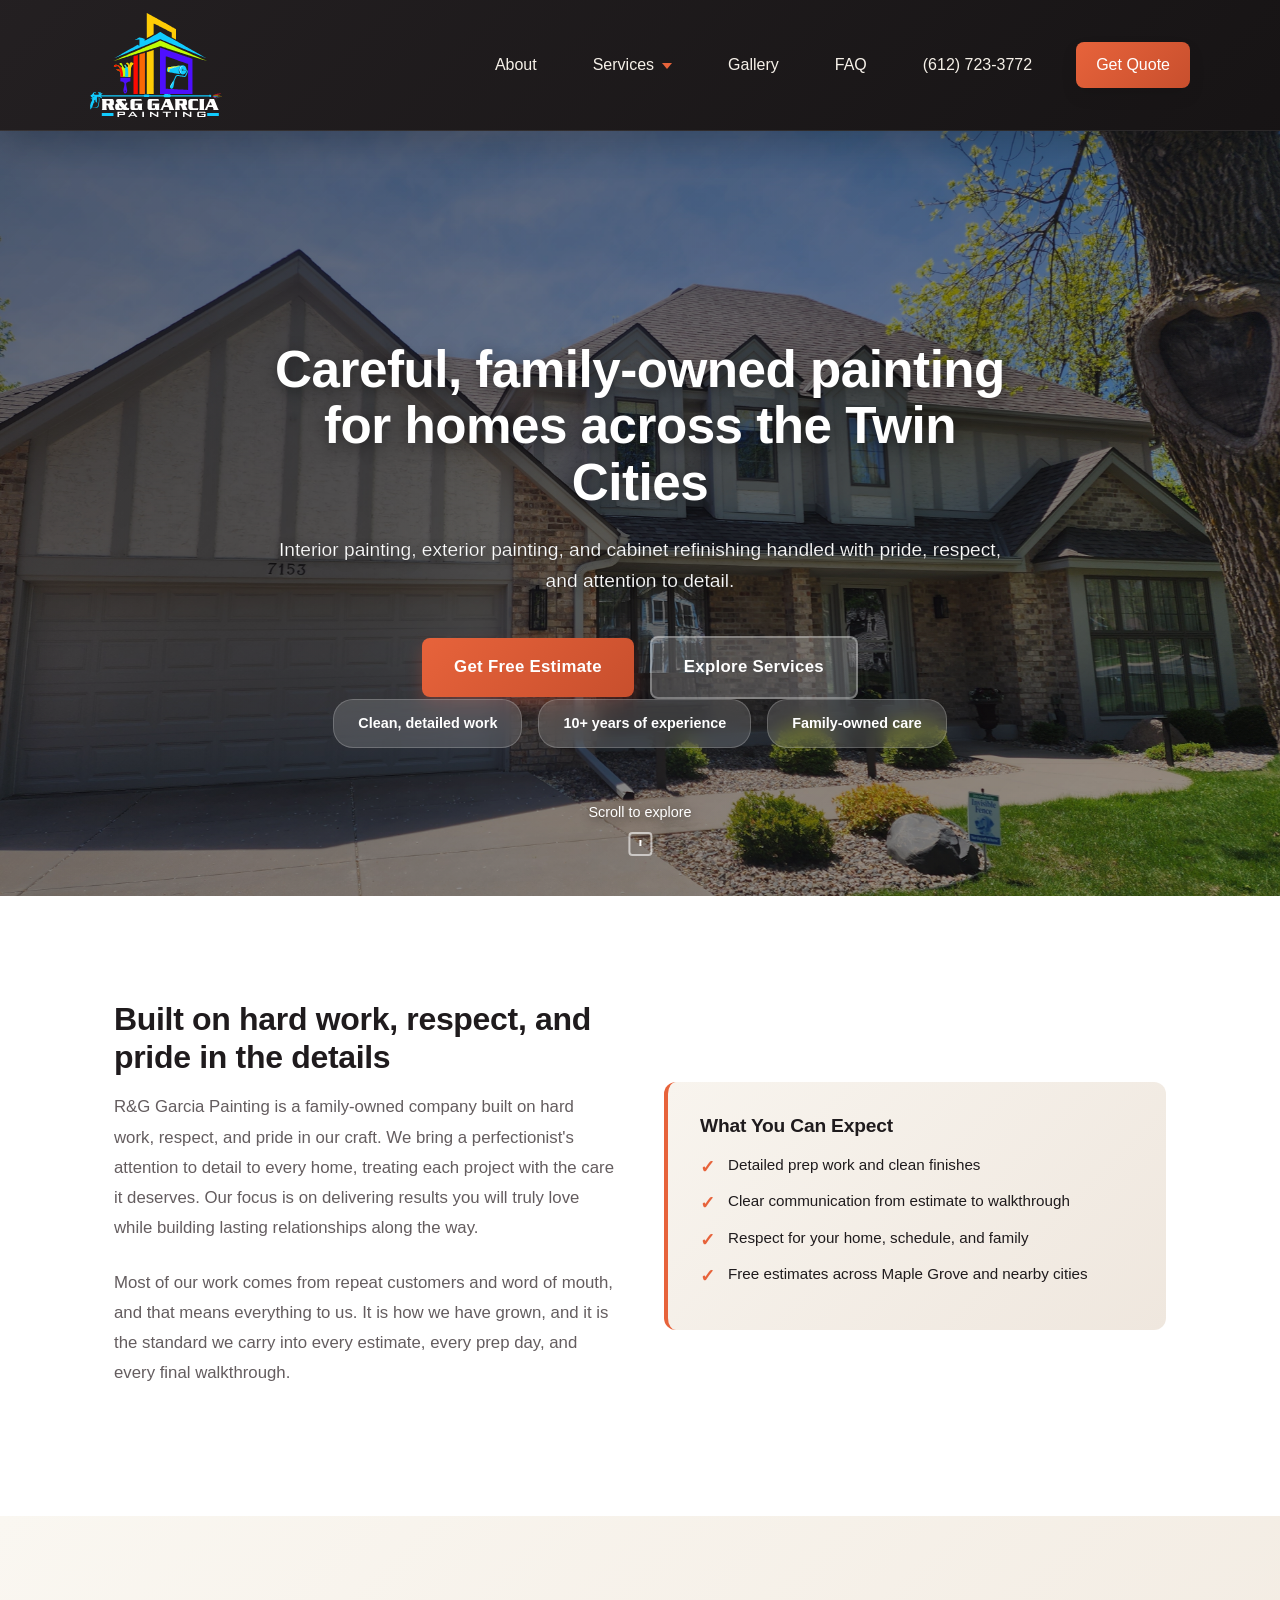
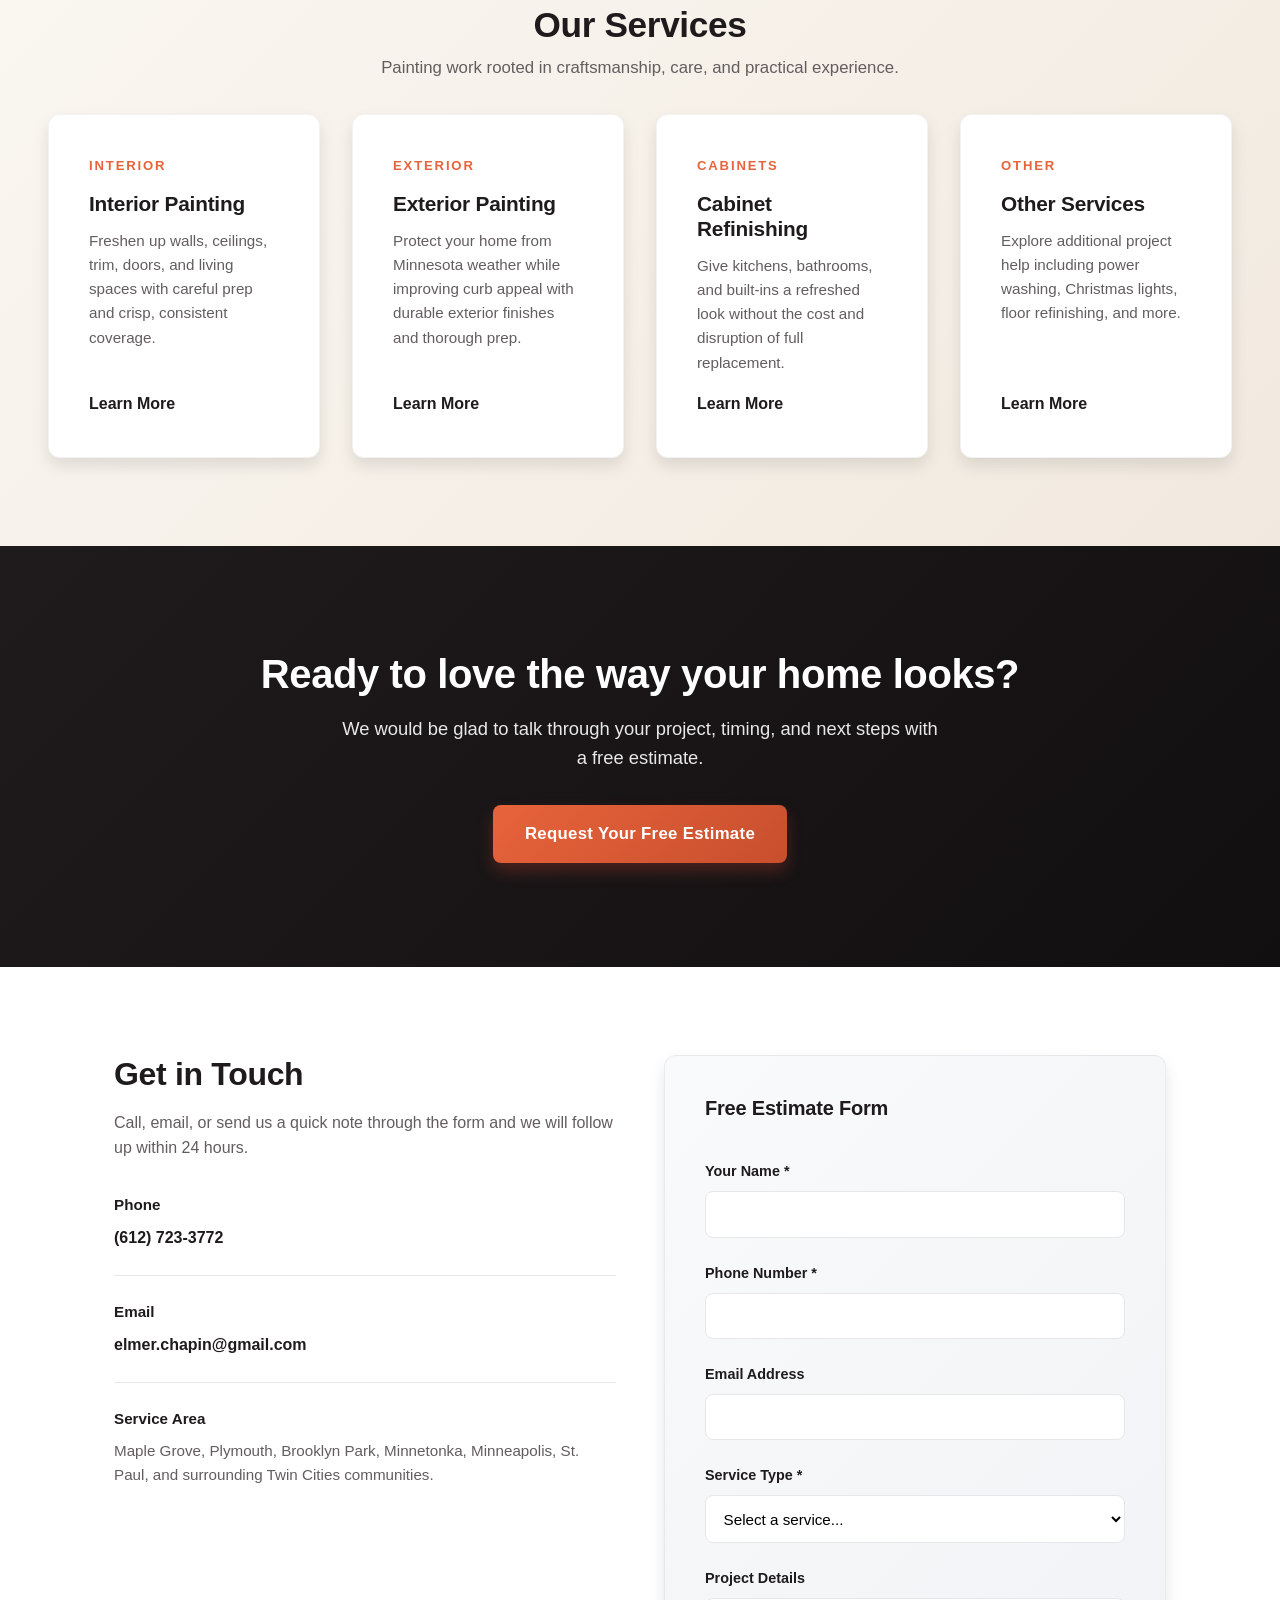
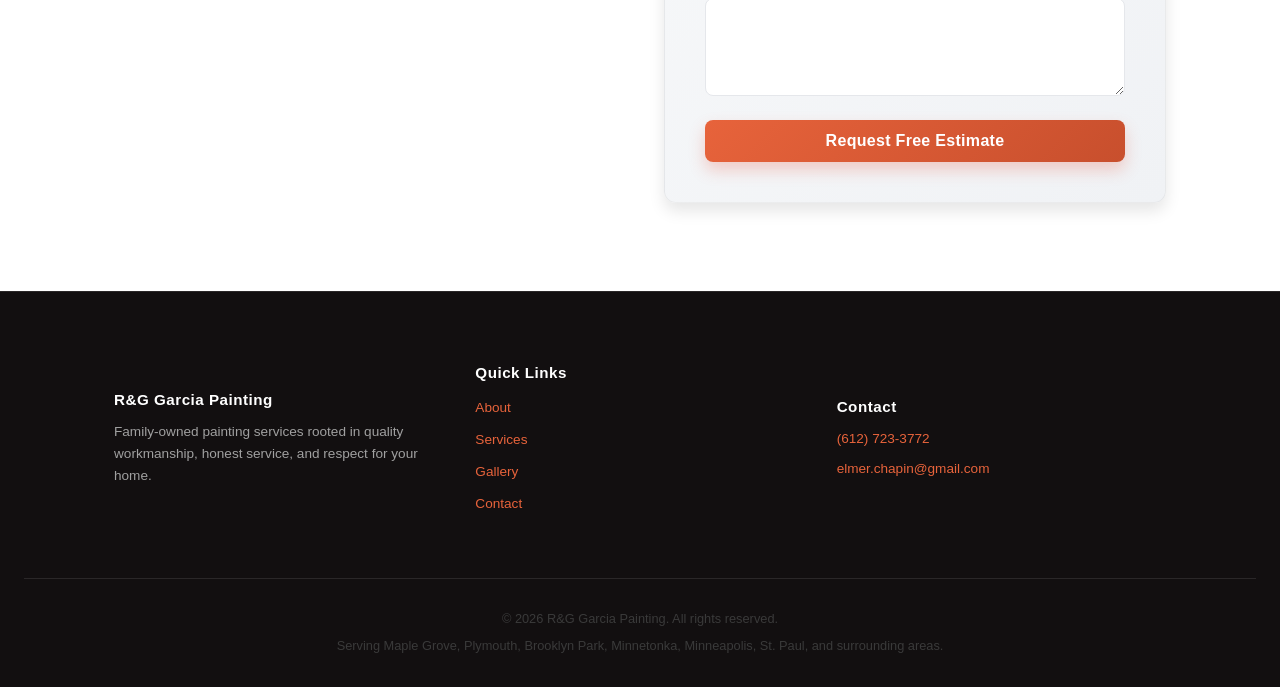
==== commit 0a05877d: "fix mobile stuff" ====
--- a/index.html
+++ b/index.html
@@ -41,7 +41,7 @@
 
     <main>
       <section class="hero" data-parallax-speed="0.5">
-        <div class="hero-bg" style="background-image: url('assets/20240508_133147.jpg')"></div>
+        <div class="hero-bg hero-bg--home"></div>
         <div class="hero-overlay"></div>
         <div class="container hero-inner">
           <div class="hero-content">
@@ -155,7 +155,7 @@
 
           <form
             class="contact-form"
-            action="https://script.google.com/macros/s/AKfycbygFDtH7CHOuAUq2x7Ijoz6MATx8OHdaRNcstTP4B1SesIdyLRfR3WvMhaomRBqqoGwpA/exec"
+            action="https://script.google.com/macros/s/AKfycbym5rkXW3un5fSHGUIkGIObKZ-6E3DvjC-C_hNkN5jpGFnoMxVg_UrhrY96CLzSRqdhqw/exec"
             method="POST"
           >
             <h3>Free Estimate Form</h3>
--- a/css/styles.css
+++ b/css/styles.css
@@ -617,7 +617,7 @@
   background:#1a1a1a;
   border-top:1px solid rgba(255,255,255,0.1);
   padding:1.5rem 0;
-  margin-top:3rem;
+  margin-top:0;
   color:#c7c7c7;
 }
 
@@ -744,6 +744,10 @@
   will-change:transform;
 }
 
+.hero-bg--home{
+  background-image:url('../assets/20240508_133147.jpg');
+}
+
 .hero-bg--exterior{
   background-position:center 54%;
 }
@@ -1369,6 +1373,15 @@
   text-align:center;
 }
 
+.service-ending-band{
+  padding-bottom:2.25rem !important;
+}
+
+.site-footer--flush{
+  border-top:none;
+  padding-top:2rem;
+}
+
 .cta-inner h2{
   color:#fff;
   font-size:2.5rem;
@@ -1522,6 +1535,7 @@
 .site-footer{
   background:#120f10;
   border-top:1px solid rgba(255,255,255,0.1);
+  margin-top:0;
   padding:3rem 1.5rem 1.5rem;
   color:#c7c7c7;
 }
@@ -1599,6 +1613,11 @@
   .section-title{font-size:1.8rem}
   
   .hero{padding:5rem 1.5rem 3rem;min-height:auto}
+  .hero-bg{background-attachment:scroll;background-position:center}
+  .hero-bg--home{
+    background-image:url('../assets/20210814_130549.jpg');
+    background-position:center top;
+  }
   .hero-content h1{font-size:2rem}
   .hero-subtitle{font-size:1rem}
   .hero-ctas{gap:0.75rem}
@@ -1638,7 +1657,7 @@
   .nav{gap:1rem}
   .menu-toggle{display:flex}
   
-  .header-inner{gap:1rem;justify-content:space-between}
+  .header-inner{gap:1rem;justify-content:space-between;padding:0.05rem 1.25rem}
   
   .nav {
     position: absolute;
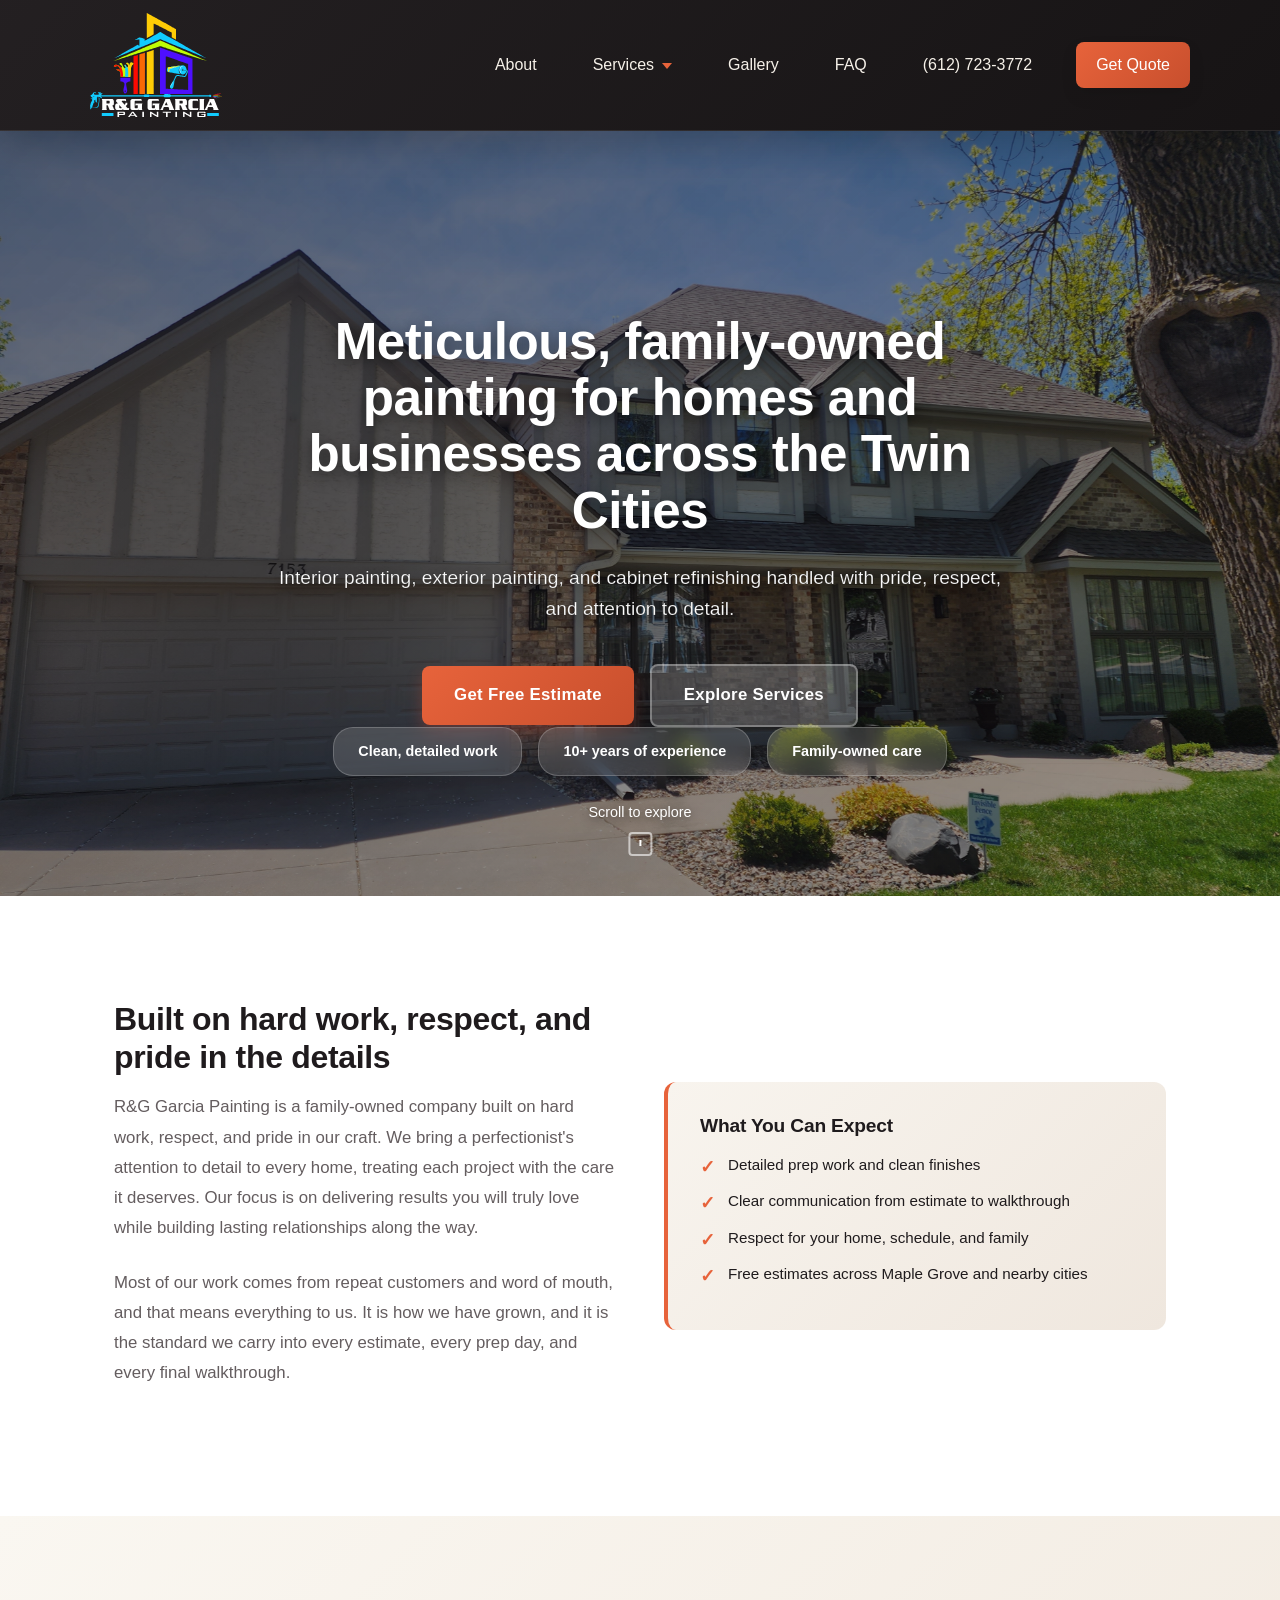
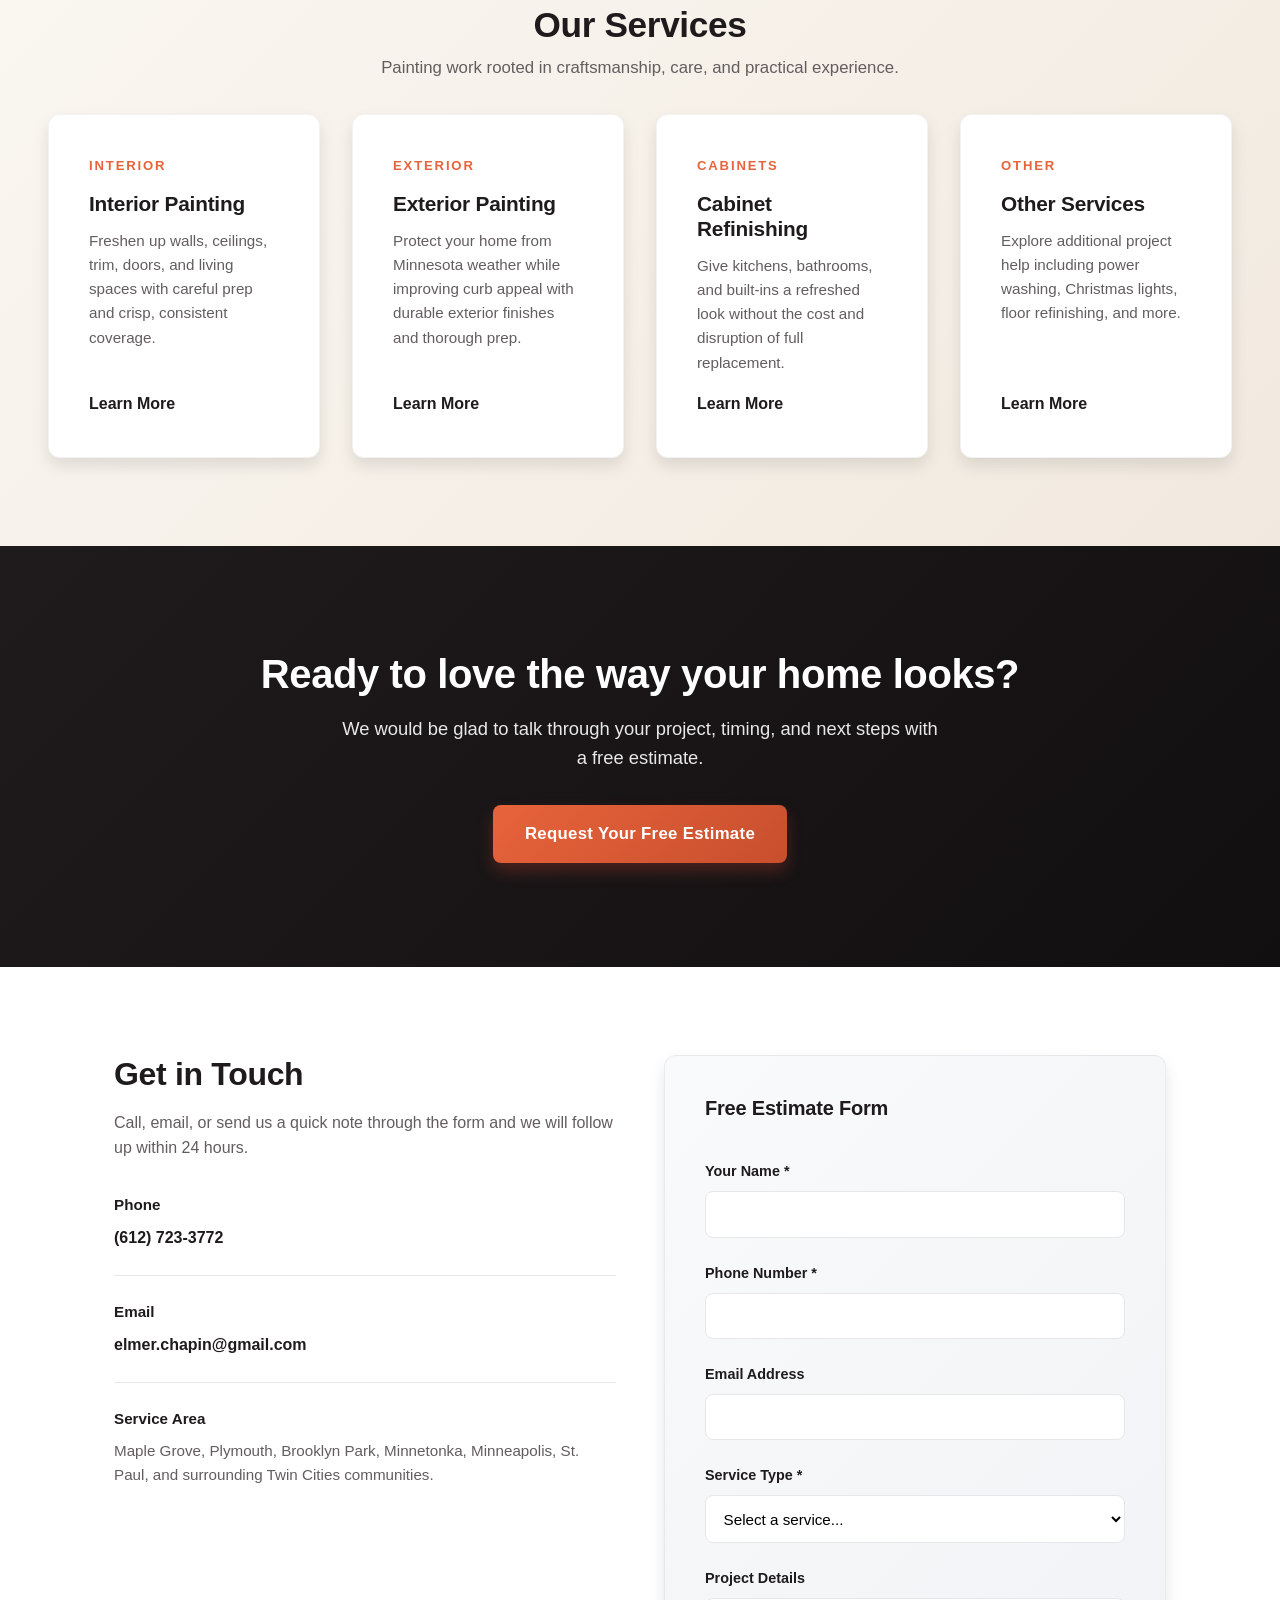
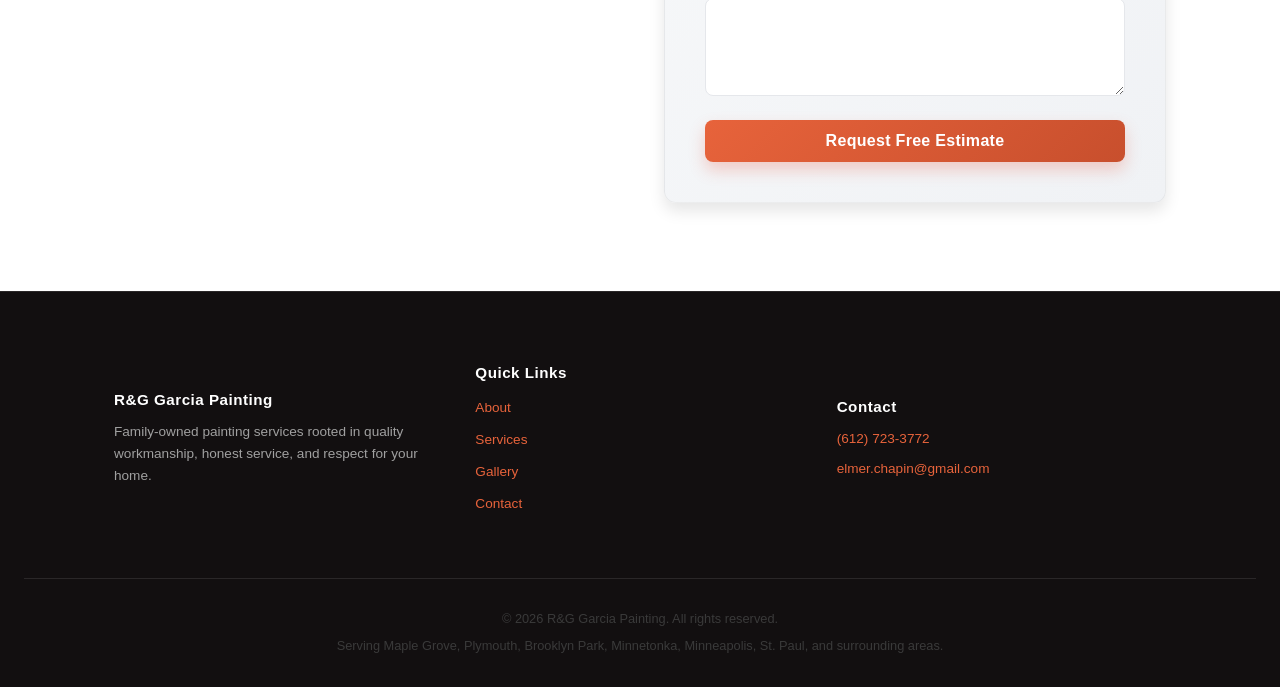
==== commit 56b01d98: "update hompage" ====
--- a/index.html
+++ b/index.html
@@ -45,7 +45,7 @@
         <div class="hero-overlay"></div>
         <div class="container hero-inner">
           <div class="hero-content">
-            <h1>Careful, family-owned painting for homes across the Twin Cities</h1>
+            <h1>Meticulous, family-owned painting for homes and businesses across the Twin Cities</h1>
             <p class="hero-subtitle">
               Interior painting, exterior painting, and cabinet refinishing handled with pride, respect, and attention to detail.
             </p>
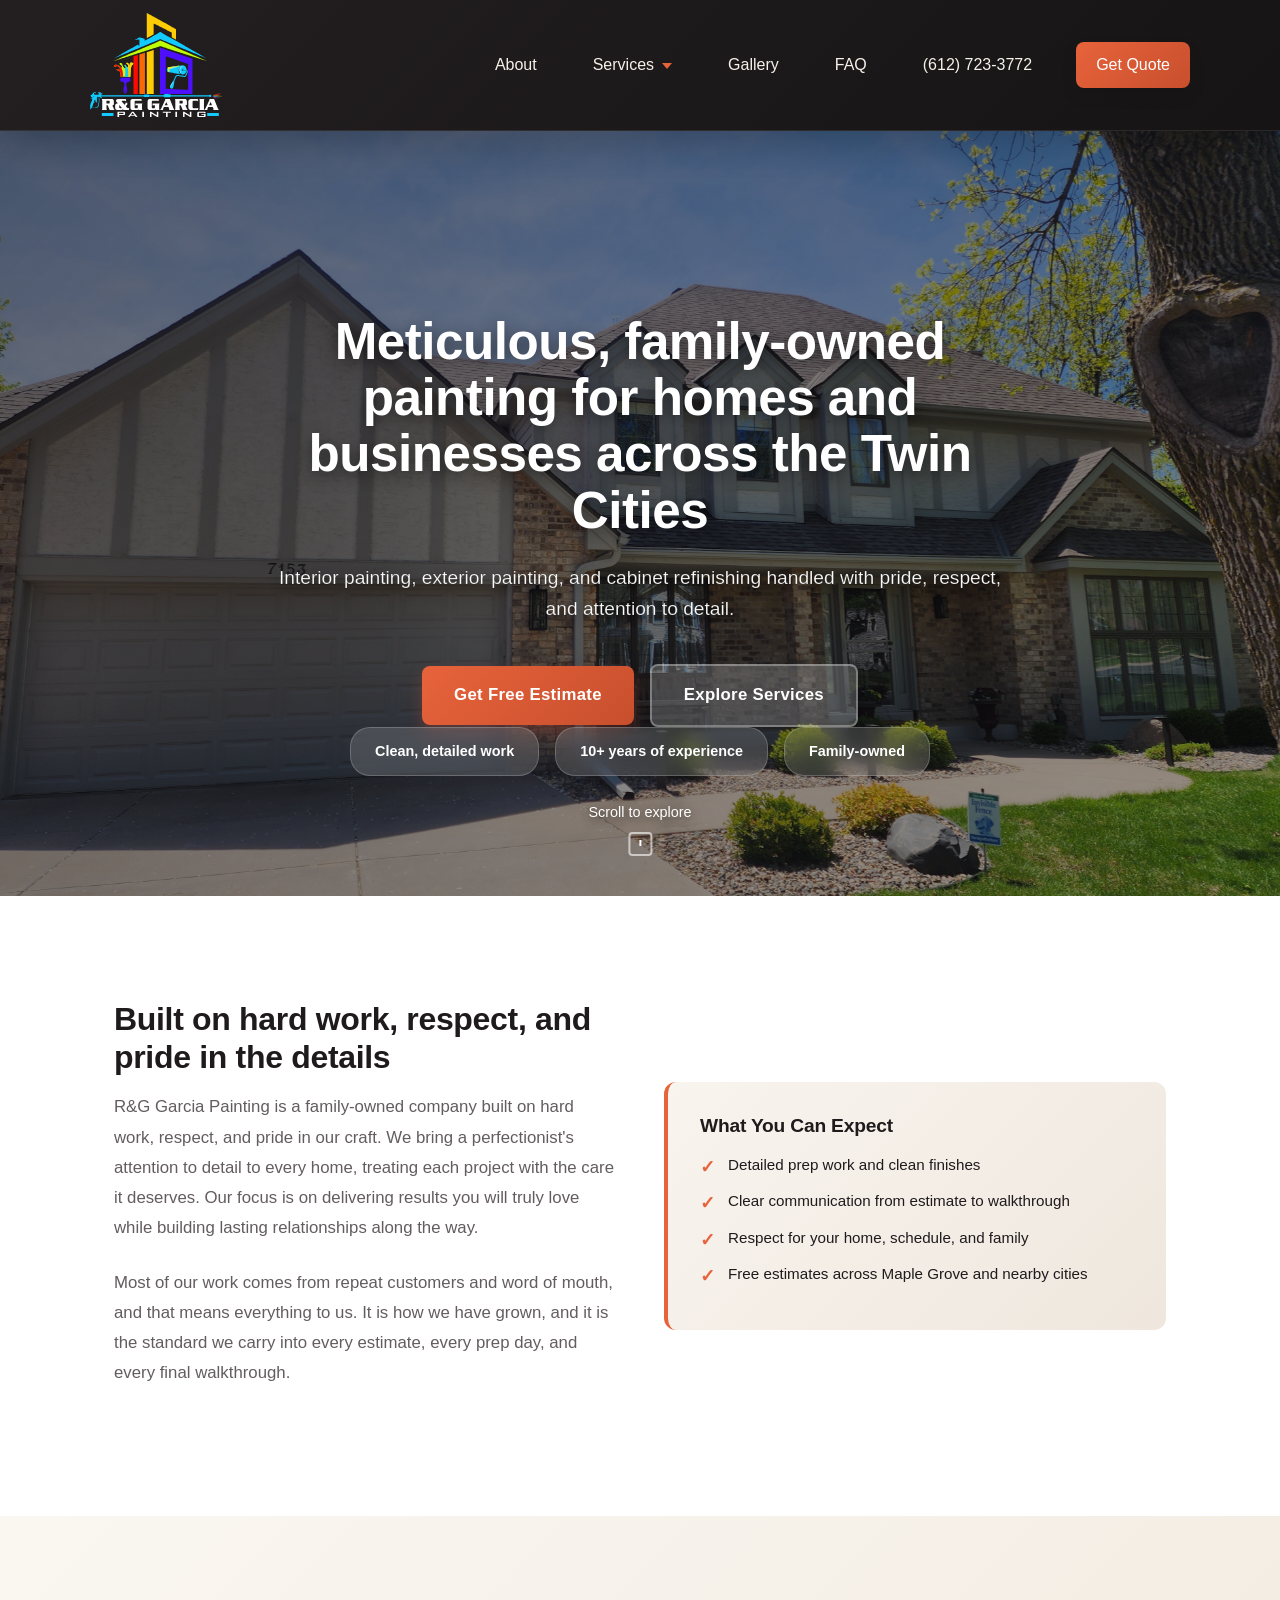
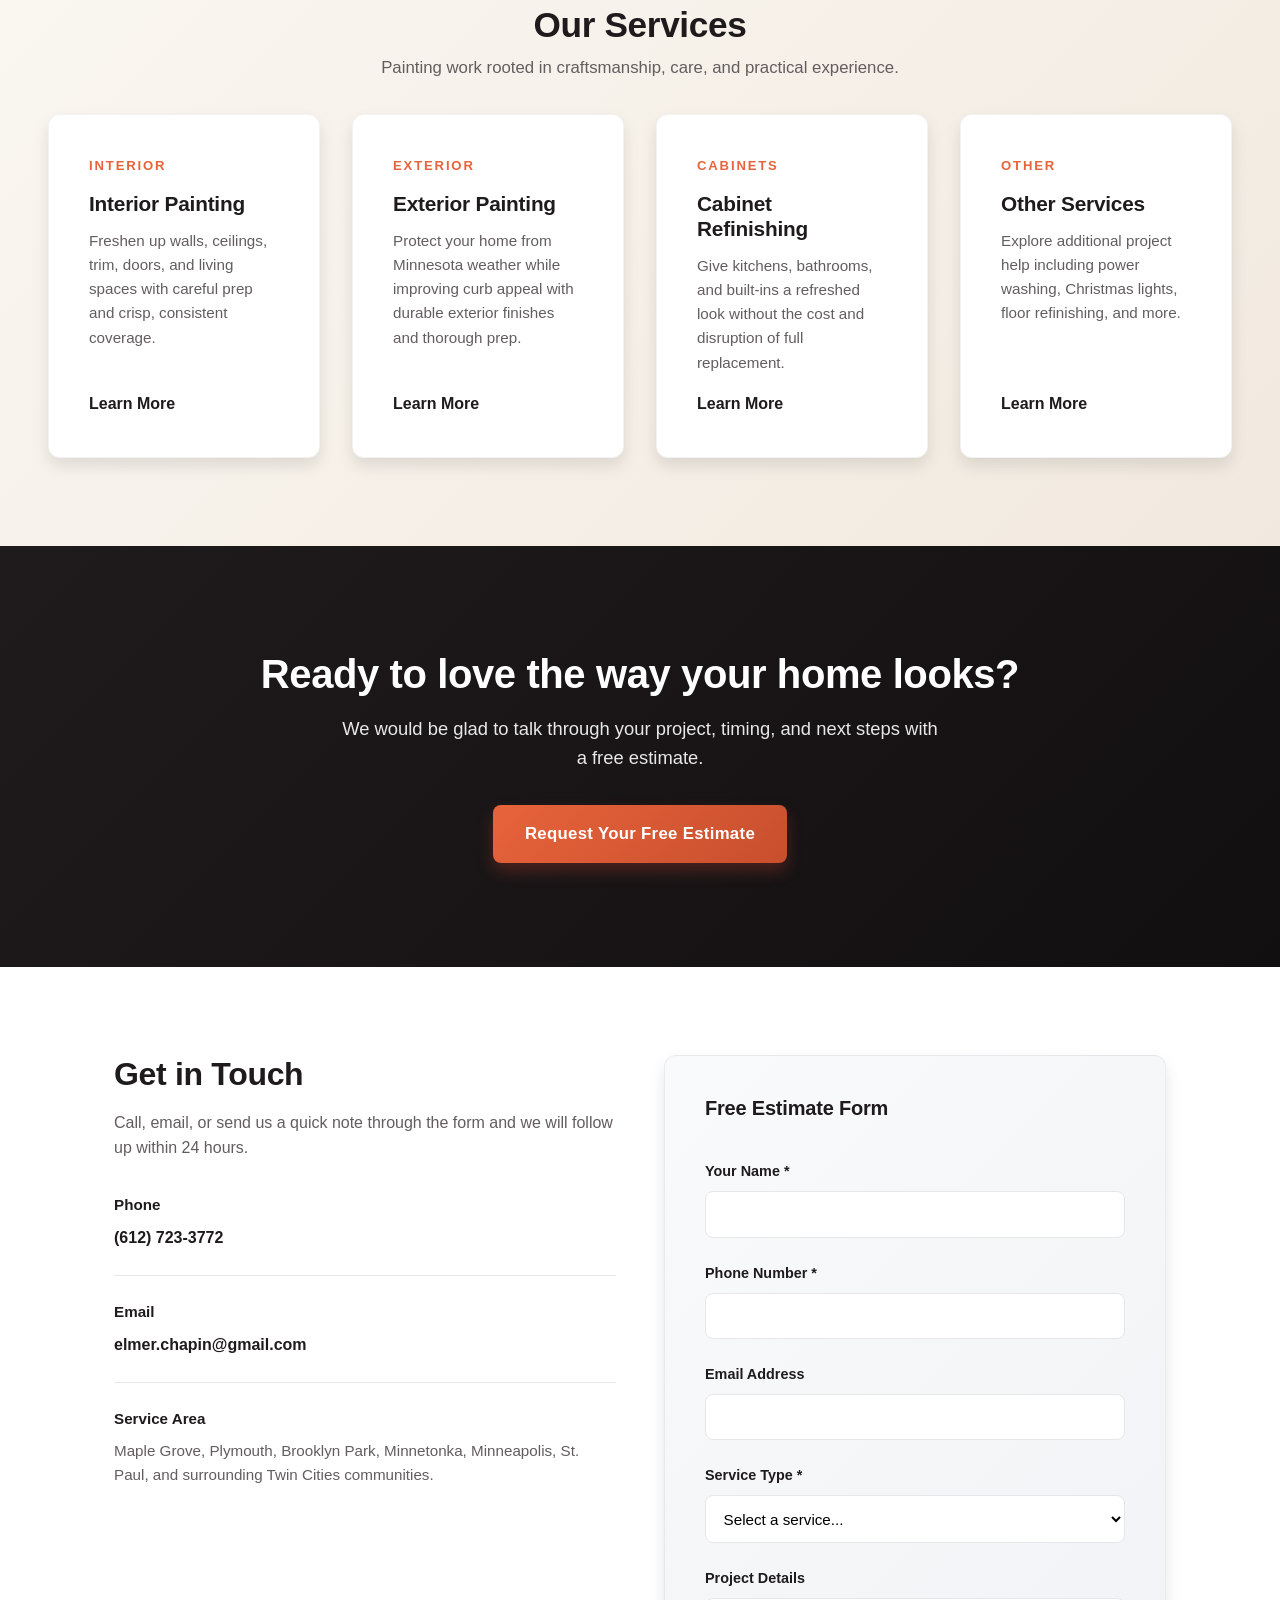
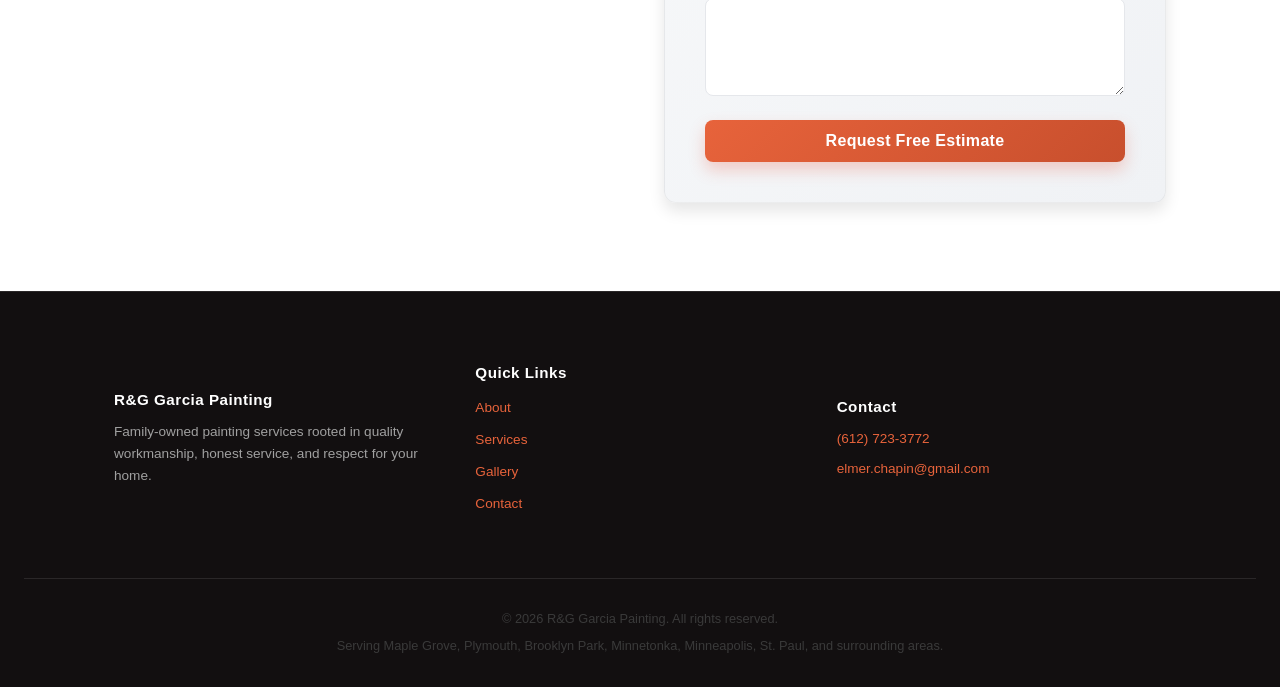
==== commit 82a480a5: "small change" ====
--- a/index.html
+++ b/index.html
@@ -56,7 +56,7 @@
             <div class="hero-trust">
               <div class="trust-badge">Clean, detailed work</div>
               <div class="trust-badge">10+ years of experience</div>
-              <div class="trust-badge">Family-owned care</div>
+              <div class="trust-badge">Family-owned</div>
             </div>
           </div>
         </div>
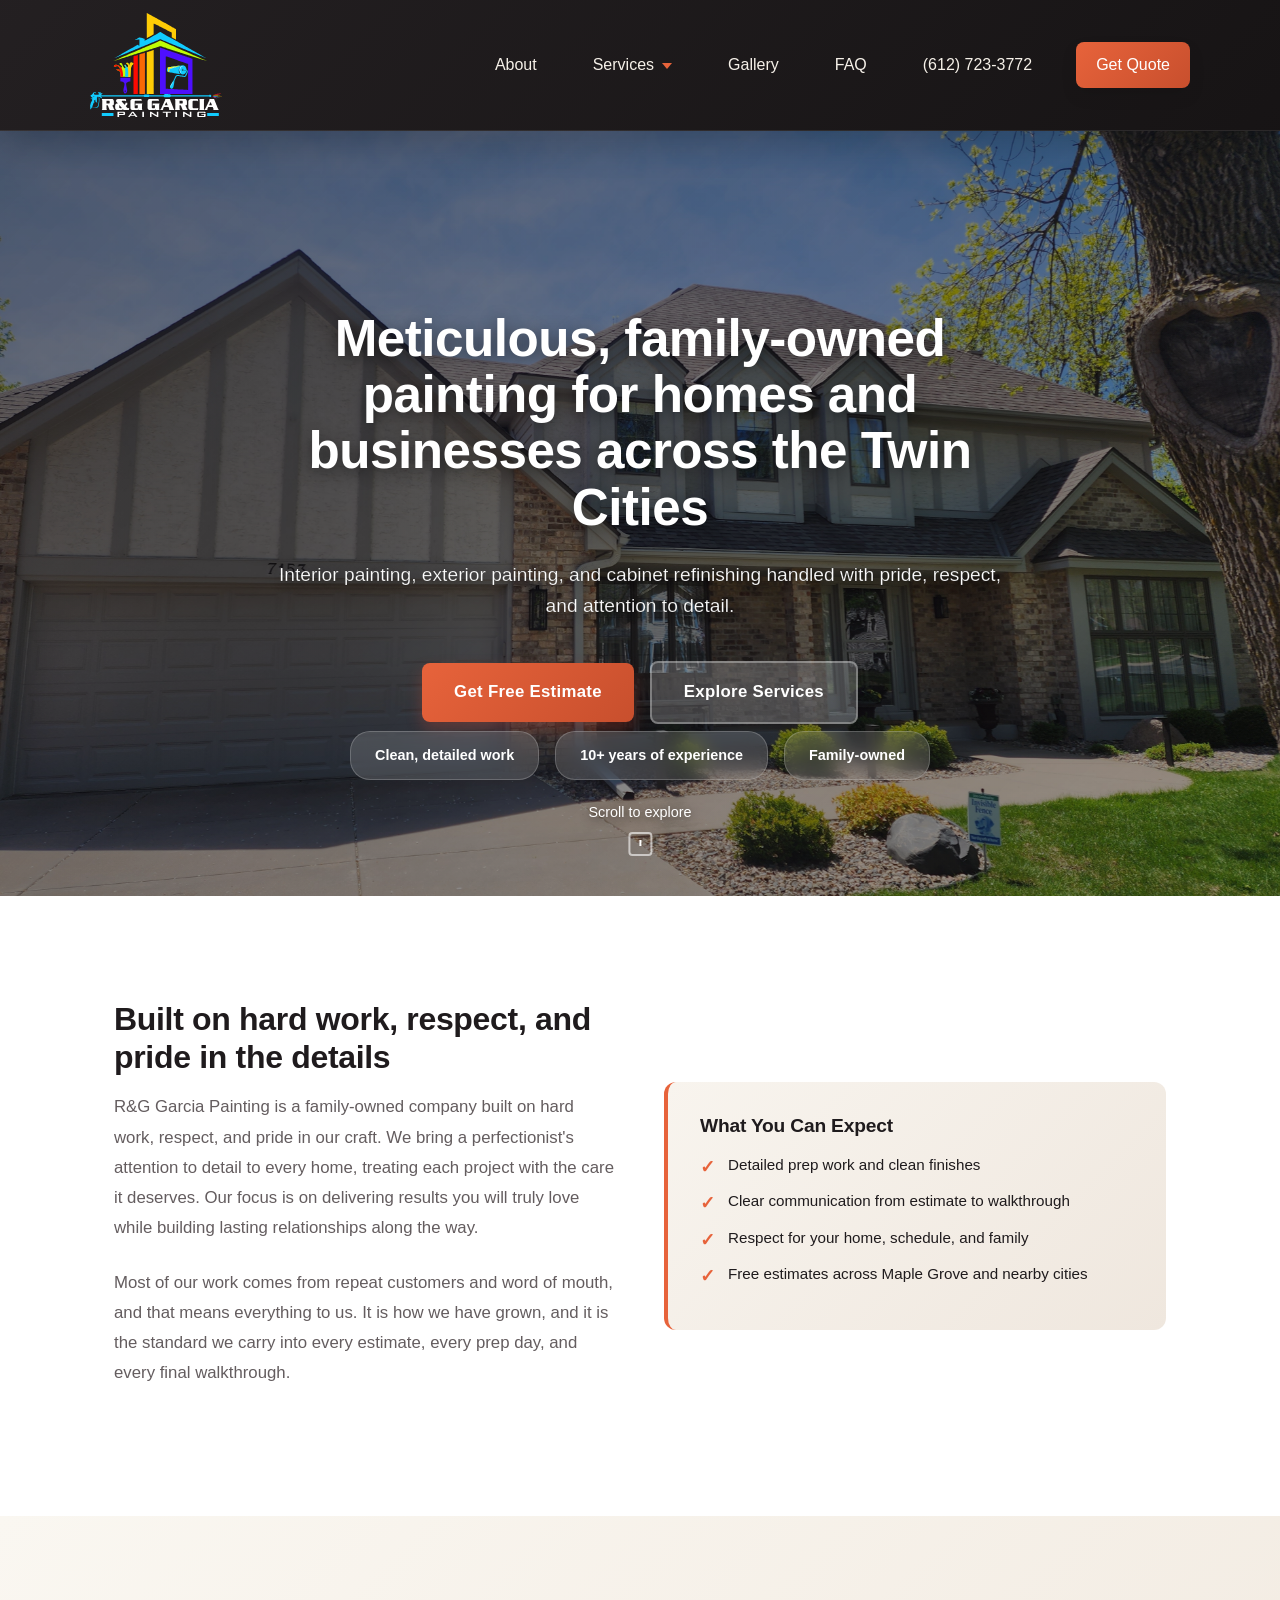
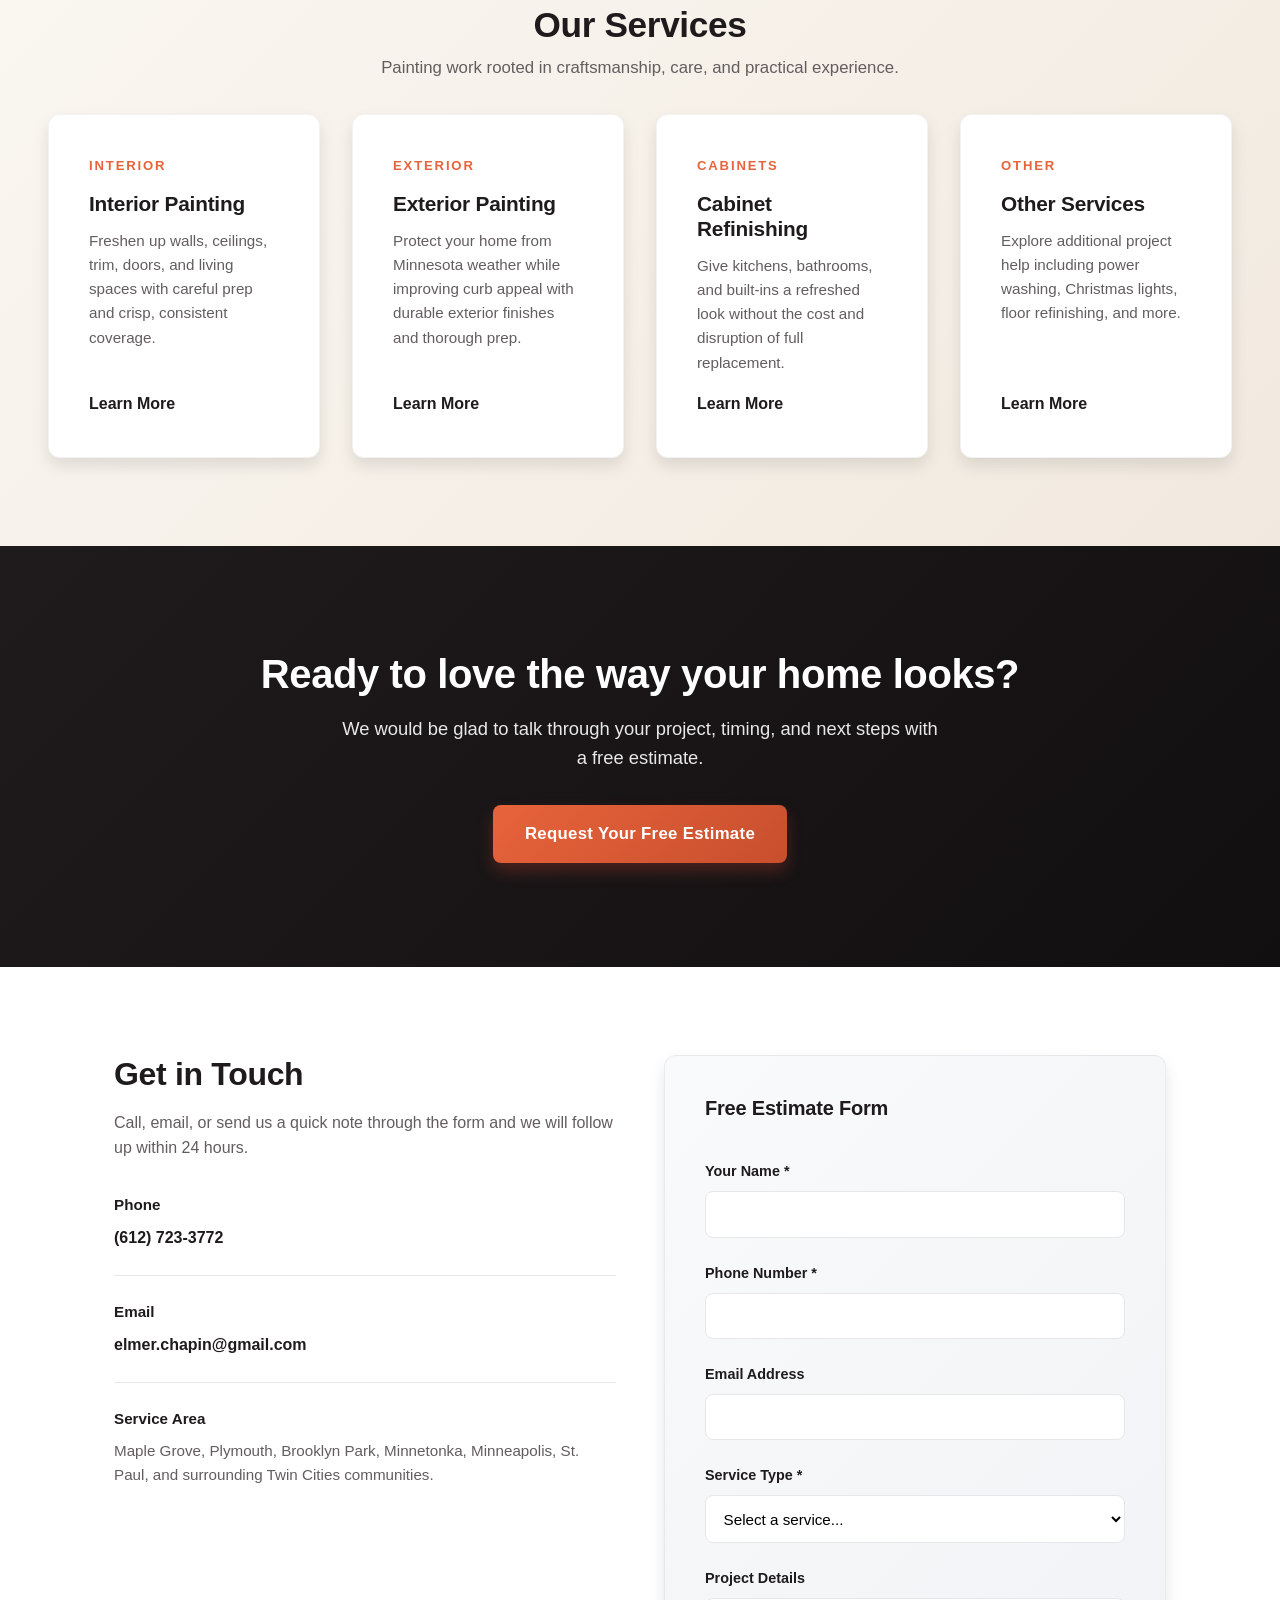
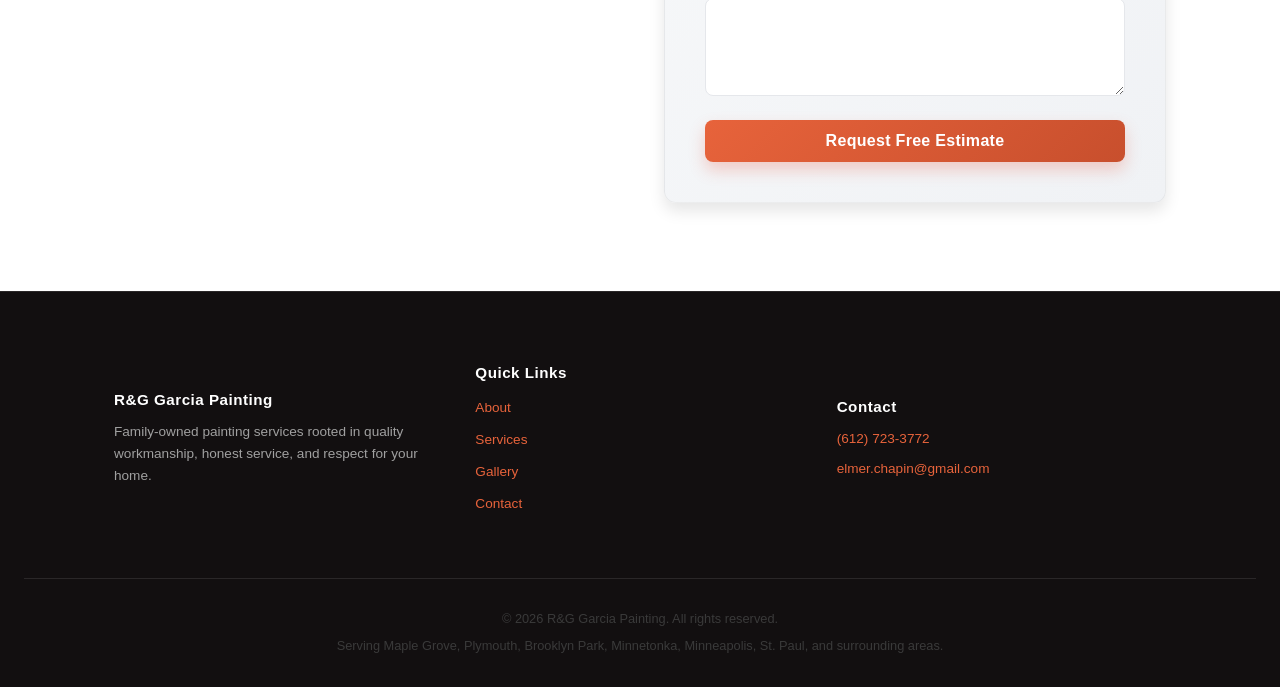
==== commit b449a1ba: "add analytics" ====
--- a/index.html
+++ b/index.html
@@ -4,6 +4,15 @@
     <meta charset="utf-8" />
     <meta name="viewport" content="width=device-width, initial-scale=1" />
     <title>R&amp;G Garcia Painting - Family-Owned Residential Painting in Maple Grove, MN</title>
+    <!-- Google tag (gtag.js) -->
+    <script async src="https://www.googletagmanager.com/gtag/js?id=G-0W74DE5N6D"></script>
+    <script>
+      window.dataLayer = window.dataLayer || [];
+      function gtag(){dataLayer.push(arguments);}
+      gtag('js', new Date());
+
+      gtag('config', 'G-0W74DE5N6D');
+    </script>
     <link rel="stylesheet" href="css/styles.css" />
     <link rel="icon" type="image/png" href="assets/logoGPT.png" />
   </head>
--- a/css/styles.css
+++ b/css/styles.css
@@ -807,6 +807,10 @@
   margin-right: auto;
 }
 
+.hero-trust {
+  margin-top: 0.4rem;
+}
+
 .trust-badge{
   background:rgba(255,255,255,0.15);
   color:#fff;
@@ -1622,7 +1626,7 @@
   .hero-subtitle{font-size:1rem}
   .hero-ctas{gap:0.75rem}
   .btn-lg{padding:0.75rem 1.5rem;font-size:0.95rem}
-  .hero-trust{gap:1rem;font-size:0.8rem}
+  .hero-trust{gap:1rem;font-size:0.8rem;margin-top:1.25rem}
   .trust-badge{padding:0.5rem 1rem;font-size:0.8rem}
   .scroll-indicator{display:none}
   
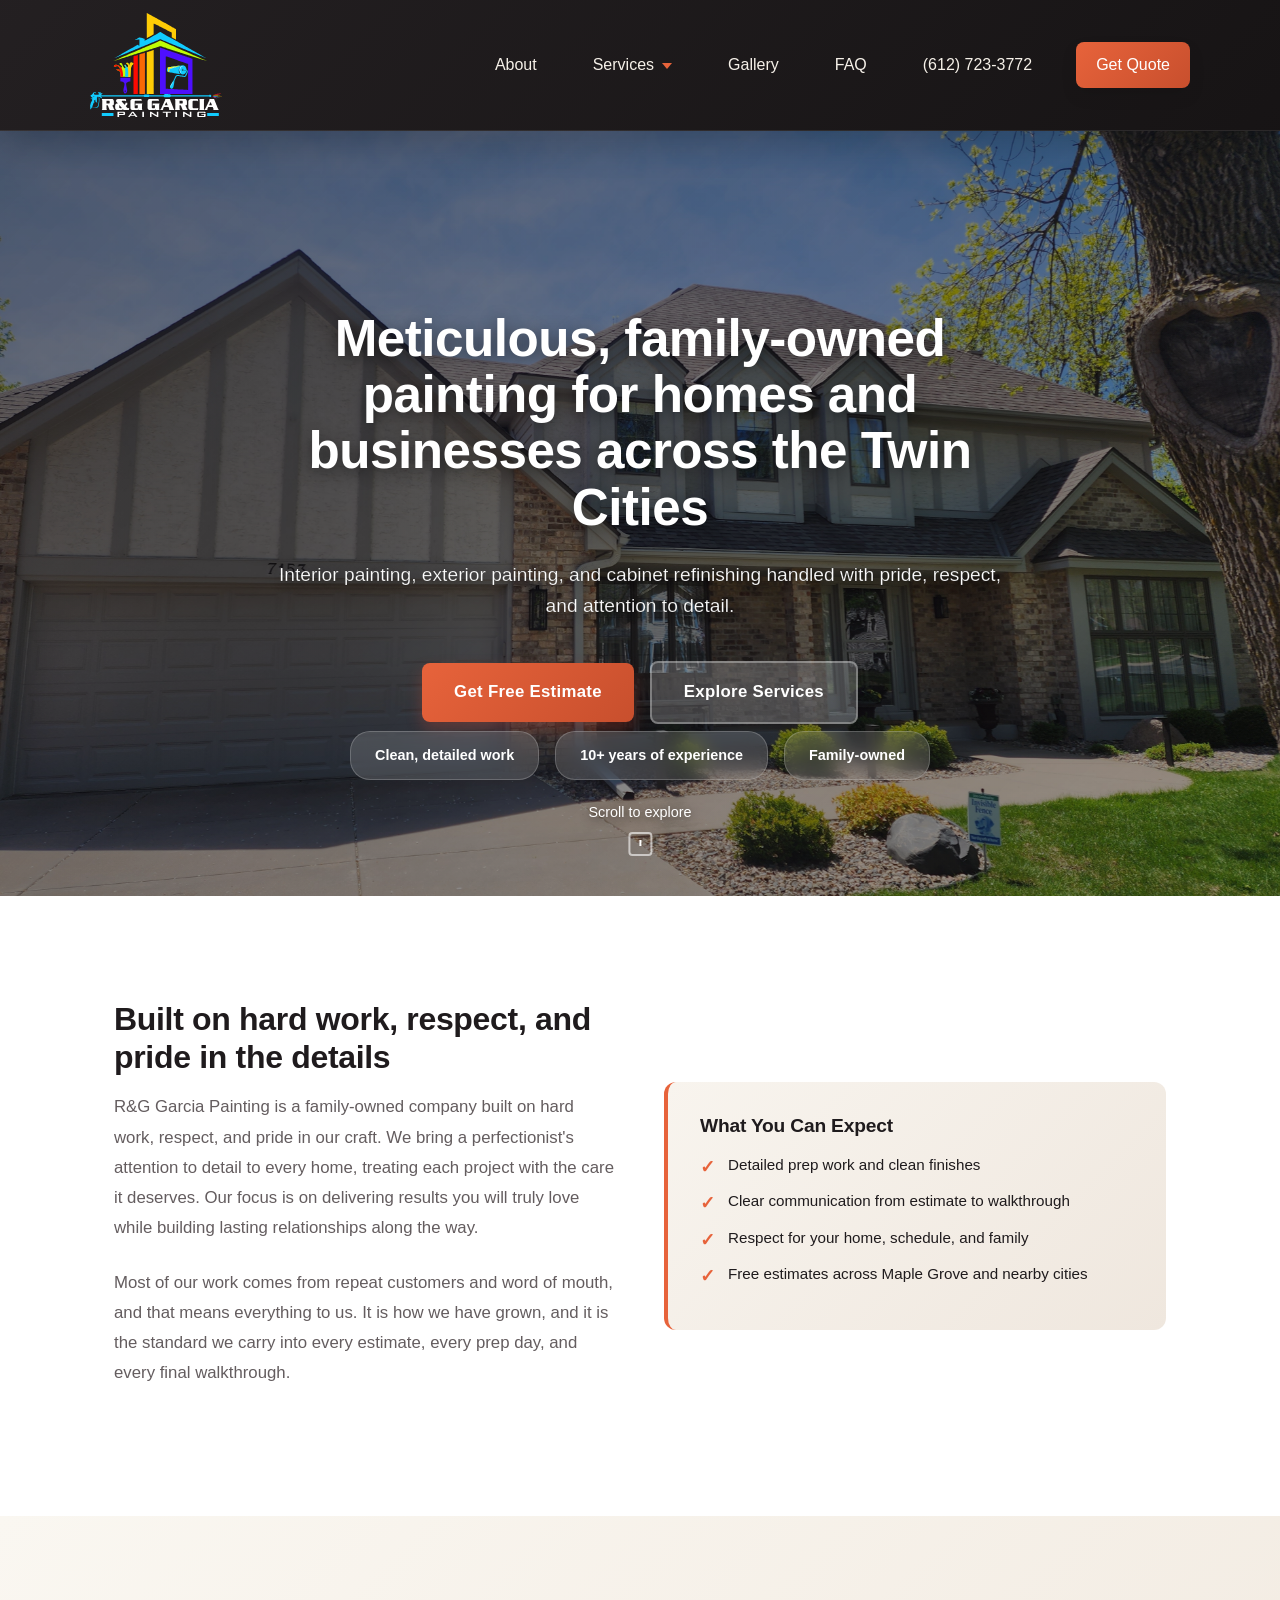
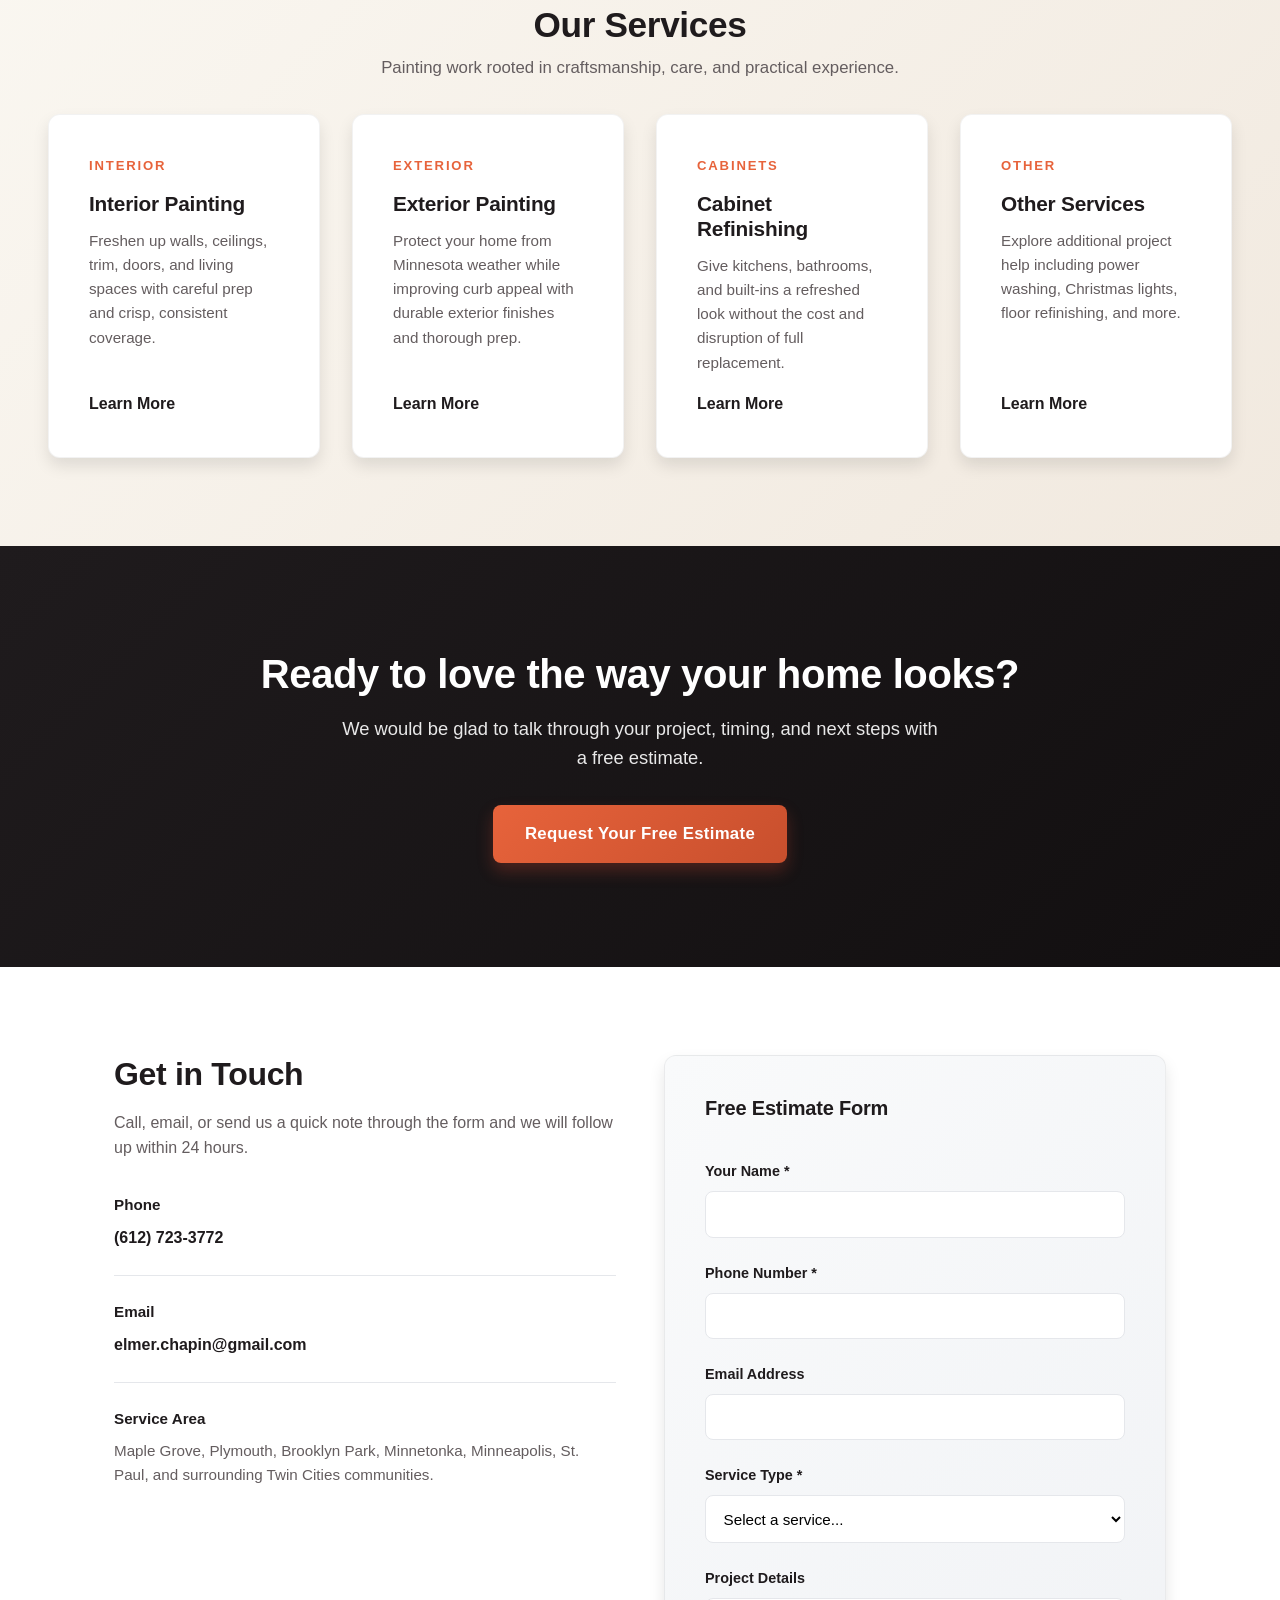
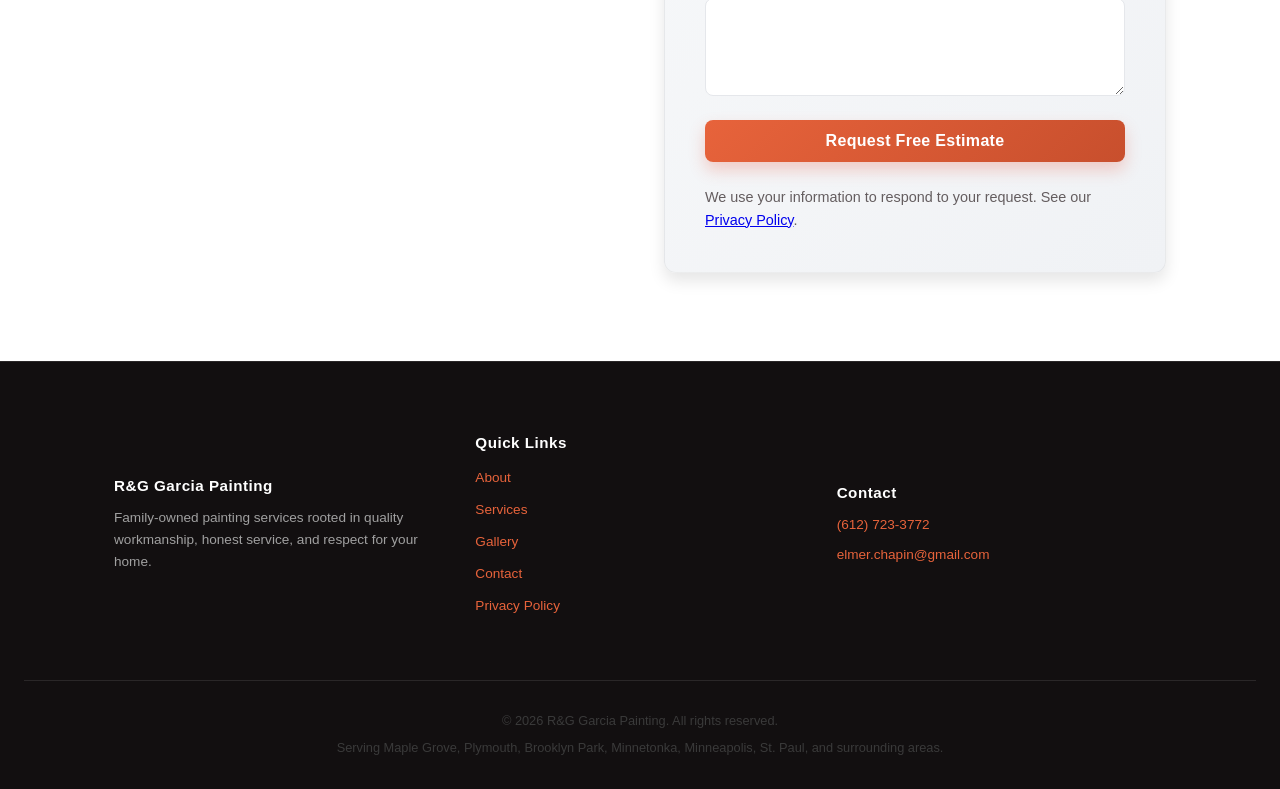
==== commit 44e0b069: "add privacy" ====
--- a/index.html
+++ b/index.html
@@ -200,6 +200,9 @@
             </div>
 
             <button type="submit" class="btn btn-primary">Request Free Estimate</button>
+            <p style="color: var(--gray-light); font-size: 0.9rem; line-height: 1.6; margin: 0;">
+              We use your information to respond to your request. See our <a href="privacy-policy.html">Privacy Policy</a>.
+            </p>
           </form>
         </div>
       </section>
@@ -218,6 +221,7 @@
             <li><a href="#services">Services</a></li>
             <li><a href="gallery.html">Gallery</a></li>
             <li><a href="#contact">Contact</a></li>
+            <li><a href="privacy-policy.html">Privacy Policy</a></li>
           </ul>
         </div>
         <div class="footer-section">
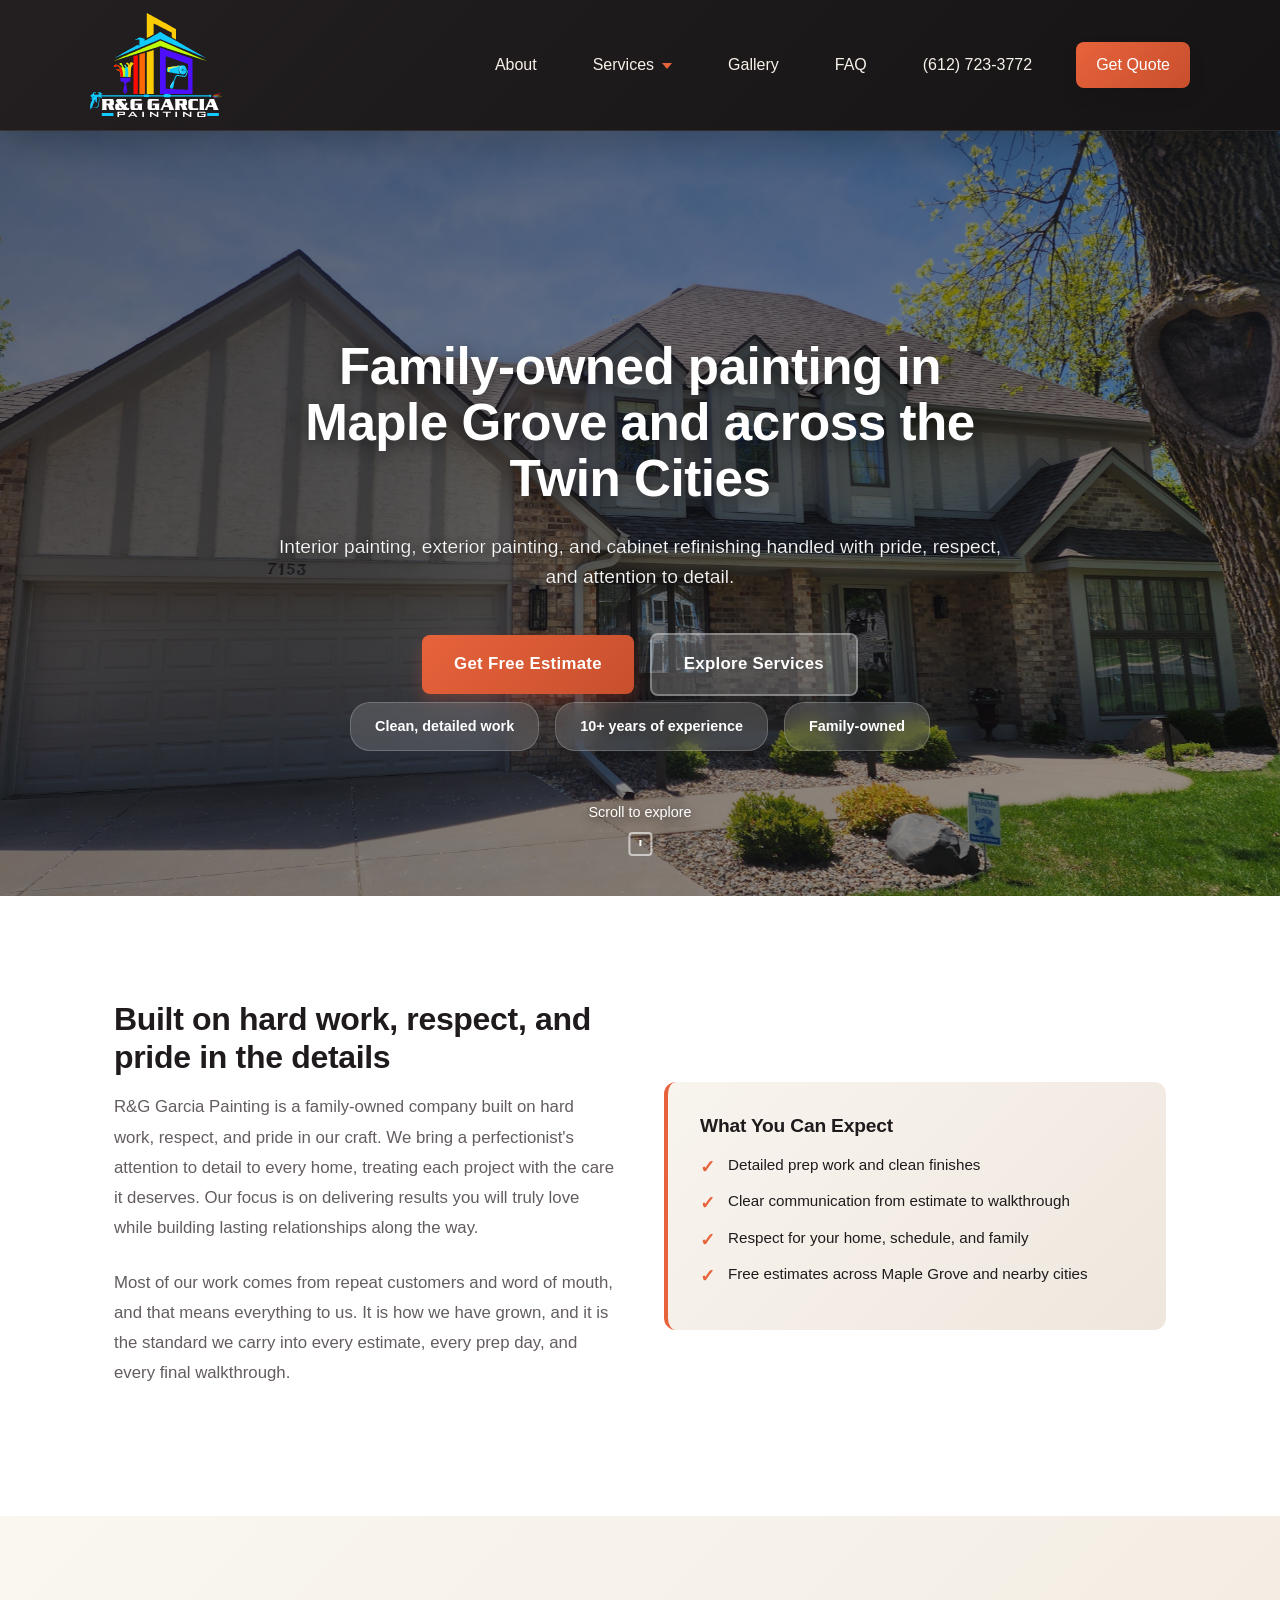
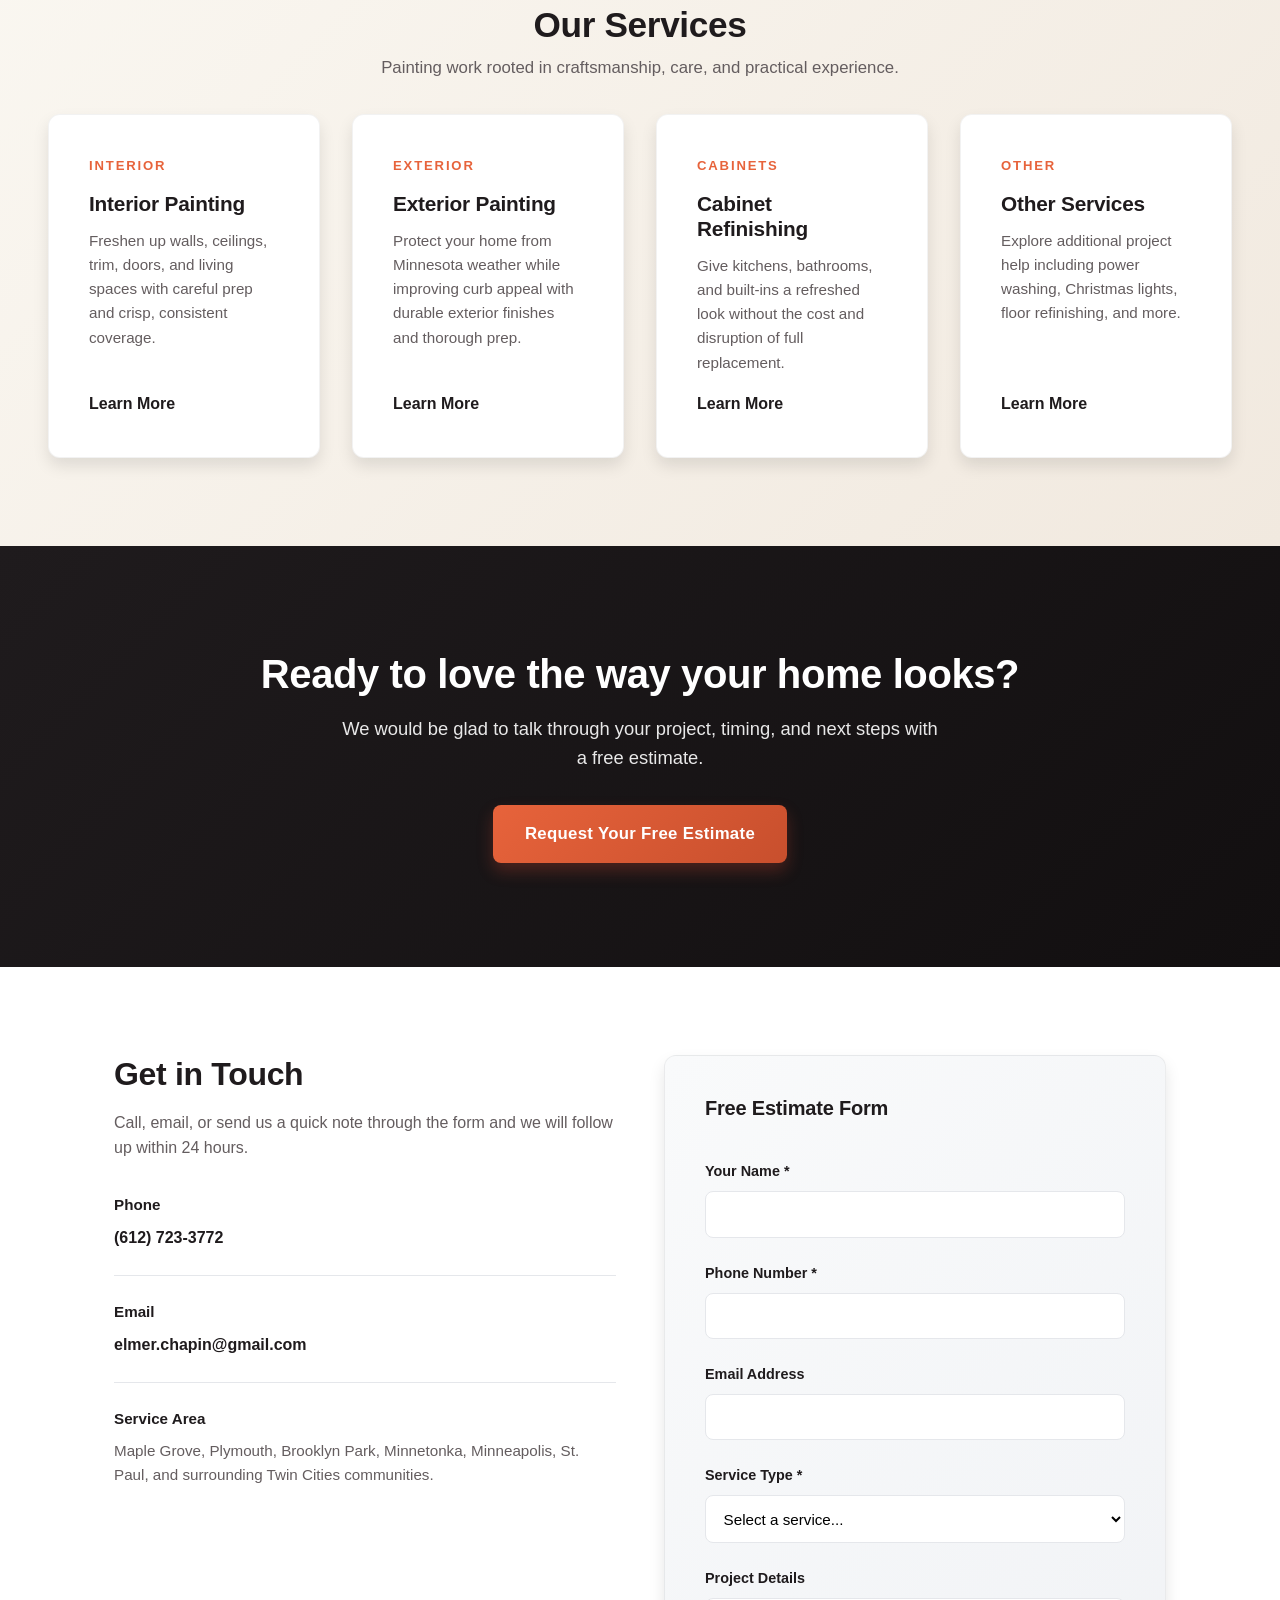
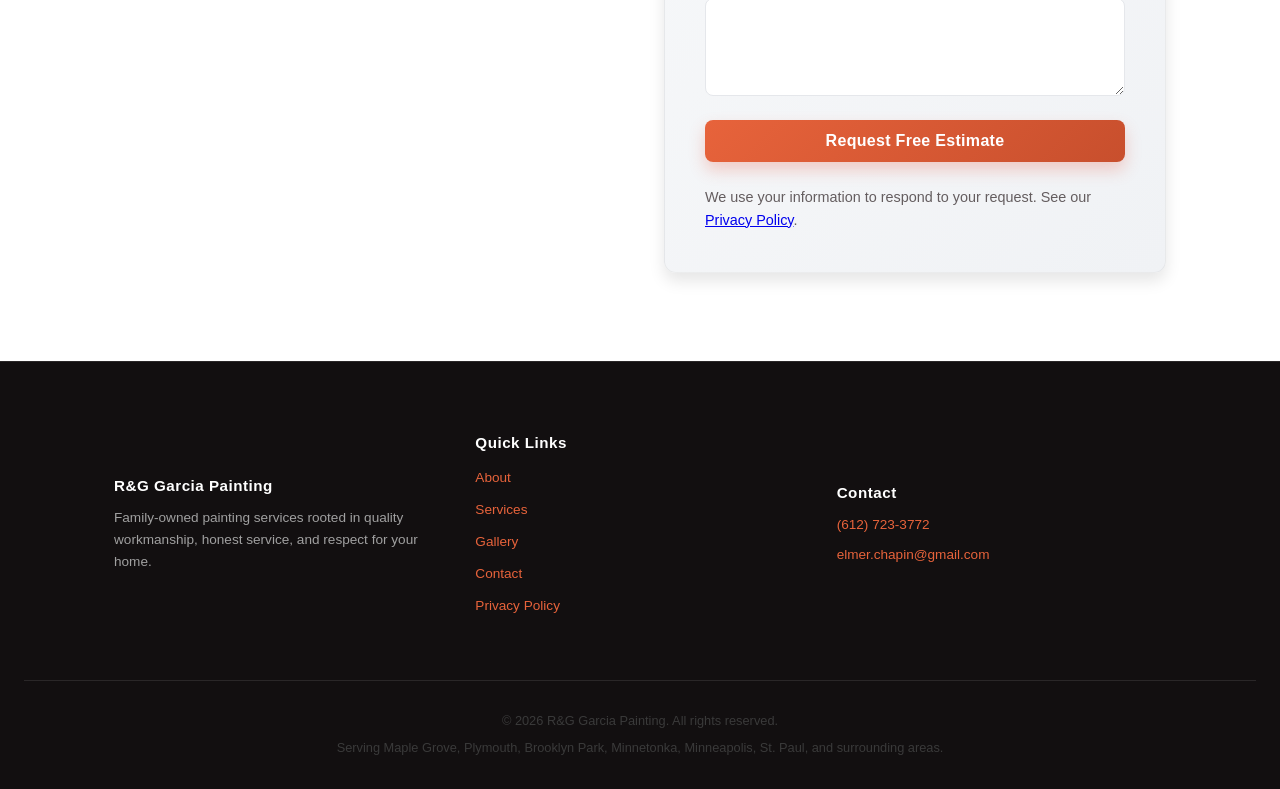
==== commit 91a7b1b0: "add seo foundation" ====
--- a/index.html
+++ b/index.html
@@ -3,7 +3,9 @@
   <head>
     <meta charset="utf-8" />
     <meta name="viewport" content="width=device-width, initial-scale=1" />
-    <title>R&amp;G Garcia Painting - Family-Owned Residential Painting in Maple Grove, MN</title>
+    <title>R&amp;G Garcia Painting | Maple Grove &amp; Twin Cities Painters</title>
+    <meta name="description" content="R&amp;G Garcia Painting is a family-owned painting company serving Maple Grove and the Twin Cities with interior painting, exterior painting, cabinet refinishing, and careful residential finishes." />
+    <link rel="canonical" href="https://rggarciapainting.com/" />
     <!-- Google tag (gtag.js) -->
     <script async src="https://www.googletagmanager.com/gtag/js?id=G-0W74DE5N6D"></script>
     <script>
@@ -12,6 +14,62 @@
       gtag('js', new Date());
 
       gtag('config', 'G-0W74DE5N6D');
+    </script>
+    <script type="application/ld+json">
+      {
+        "@context": "https://schema.org",
+        "@type": "HousePainter",
+        "name": "R&G Garcia Painting",
+        "url": "https://rggarciapainting.com/",
+        "telephone": "+1-612-723-3772",
+        "email": "elmer.chapin@gmail.com",
+        "image": "https://rggarciapainting.com/assets/logoGPT.png",
+        "logo": "https://rggarciapainting.com/assets/logoGPT.png",
+        "priceRange": "$$",
+        "address": {
+          "@type": "PostalAddress",
+          "addressLocality": "Maple Grove",
+          "addressRegion": "MN",
+          "addressCountry": "US"
+        },
+        "areaServed": [
+          { "@type": "City", "name": "Maple Grove" },
+          { "@type": "City", "name": "Plymouth" },
+          { "@type": "City", "name": "Brooklyn Park" },
+          { "@type": "City", "name": "Minnetonka" },
+          { "@type": "City", "name": "Minneapolis" },
+          { "@type": "City", "name": "St. Paul" },
+          { "@type": "Place", "name": "Twin Cities" }
+        ],
+        "hasOfferCatalog": {
+          "@type": "OfferCatalog",
+          "name": "Painting Services",
+          "itemListElement": [
+            {
+              "@type": "Offer",
+              "itemOffered": {
+                "@type": "Service",
+                "name": "Interior Painting"
+              }
+            },
+            {
+              "@type": "Offer",
+              "itemOffered": {
+                "@type": "Service",
+                "name": "Exterior Painting"
+              }
+            },
+            {
+              "@type": "Offer",
+              "itemOffered": {
+                "@type": "Service",
+                "name": "Cabinet Refinishing"
+              }
+            }
+          ]
+        },
+        "description": "Family-owned painting company serving Maple Grove and the Twin Cities with interior painting, exterior painting, cabinet refinishing, and related residential painting services."
+      }
     </script>
     <link rel="stylesheet" href="css/styles.css" />
     <link rel="icon" type="image/png" href="assets/logoGPT.png" />
@@ -54,7 +112,7 @@
         <div class="hero-overlay"></div>
         <div class="container hero-inner">
           <div class="hero-content">
-            <h1>Meticulous, family-owned painting for homes and businesses across the Twin Cities</h1>
+            <h1>Family-owned painting in Maple Grove and across the Twin Cities</h1>
             <p class="hero-subtitle">
               Interior painting, exterior painting, and cabinet refinishing handled with pride, respect, and attention to detail.
             </p>
